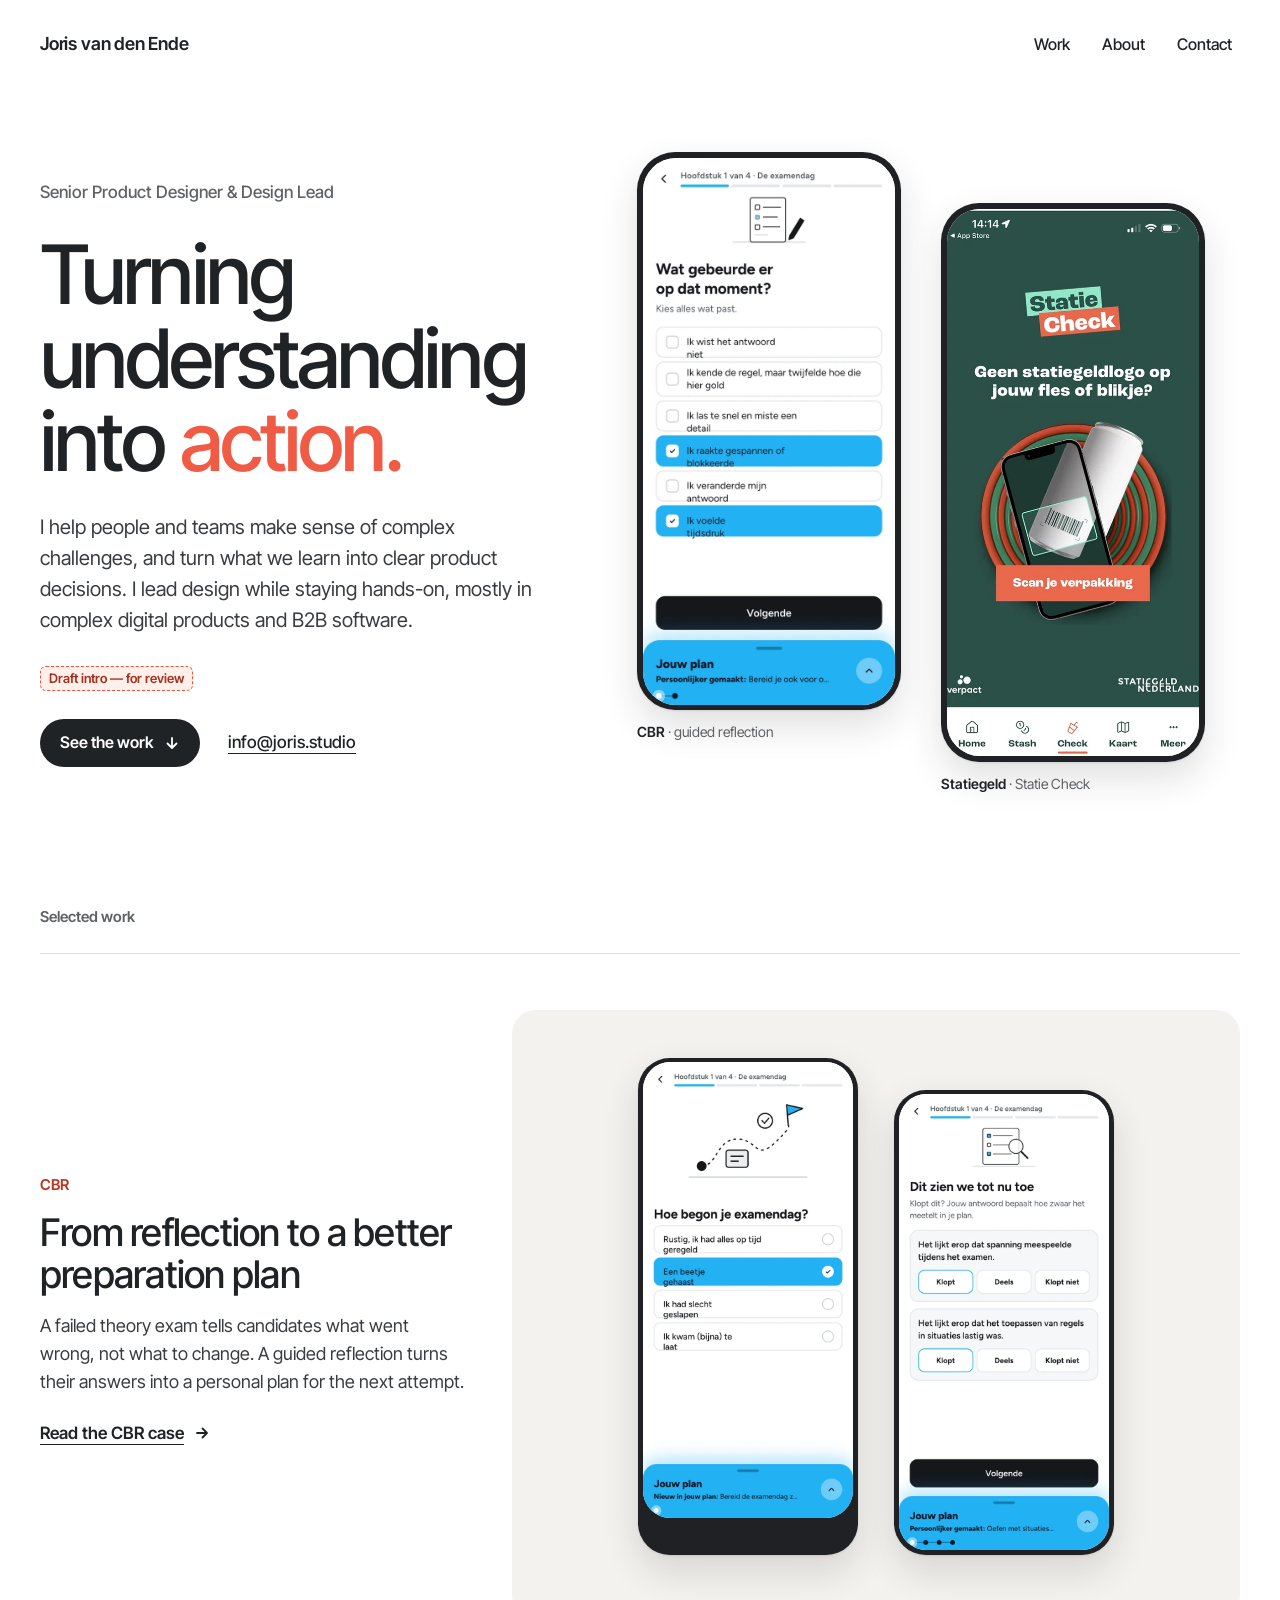
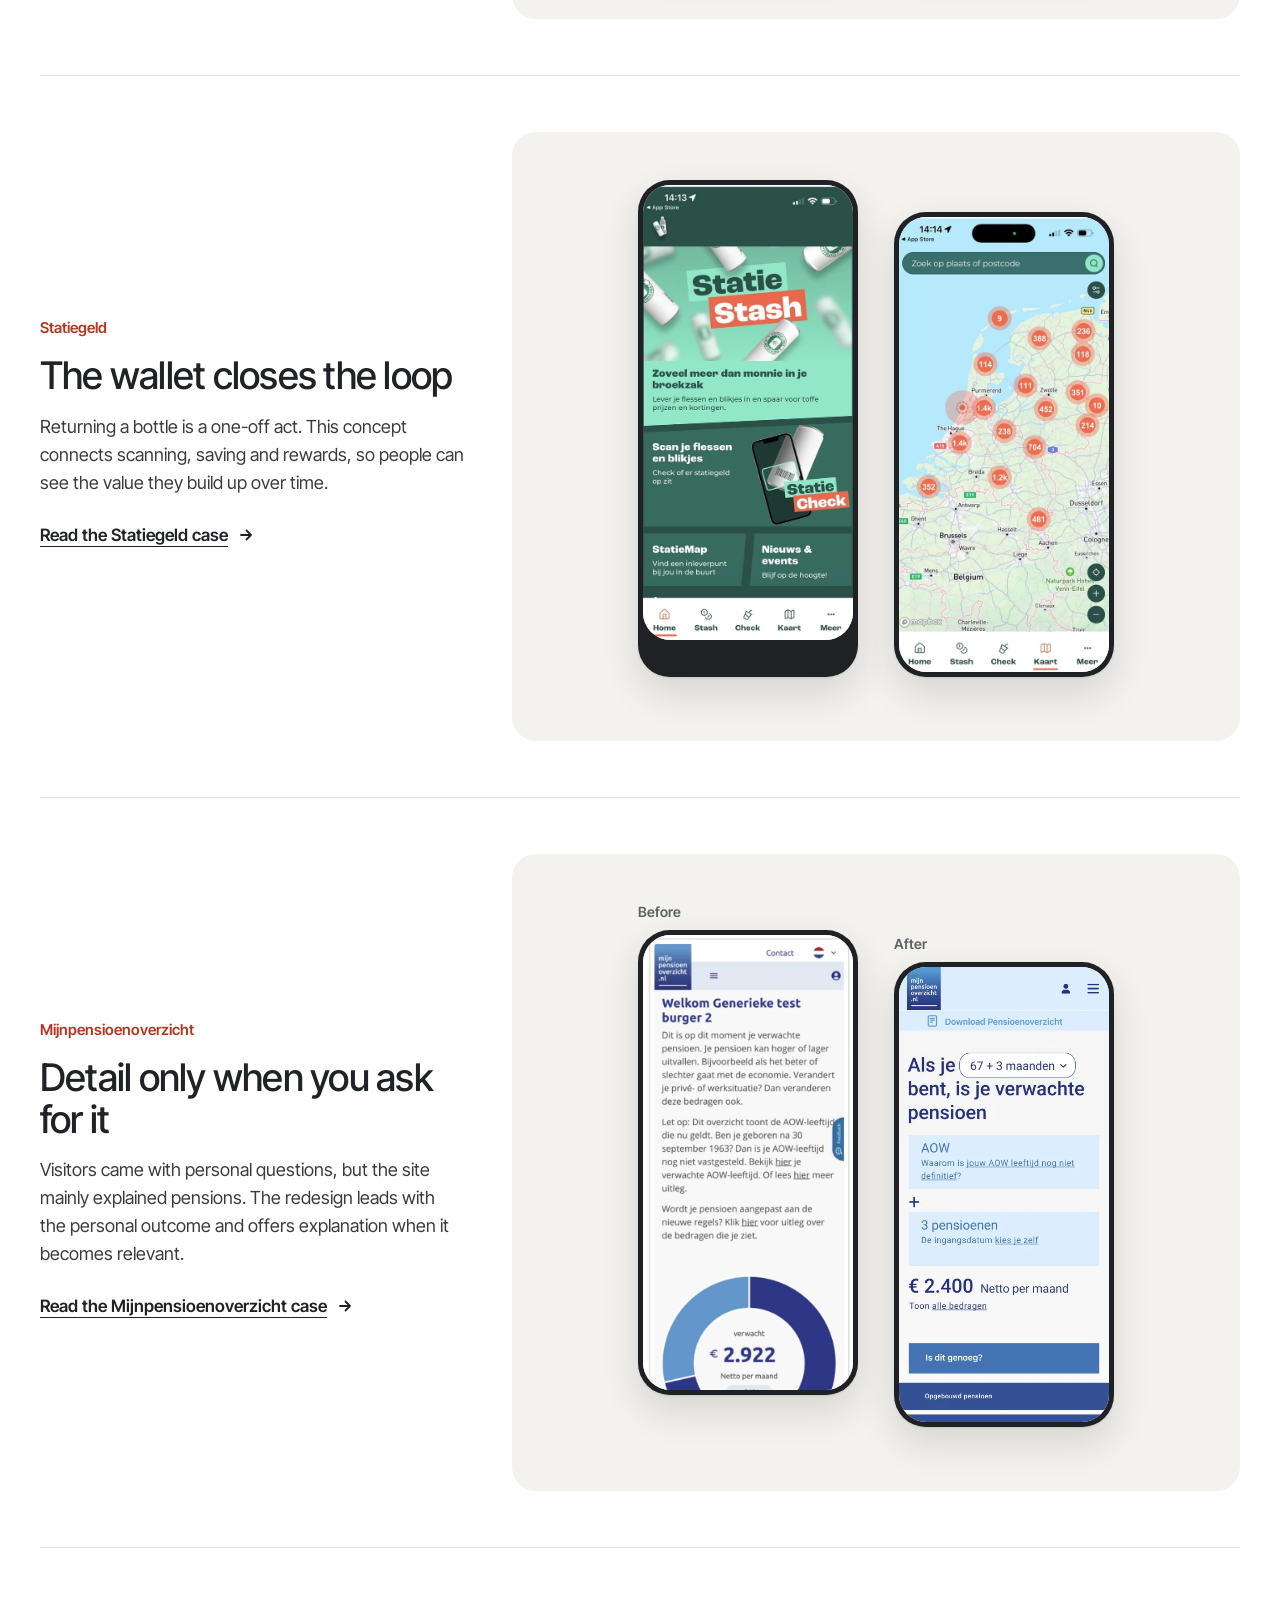
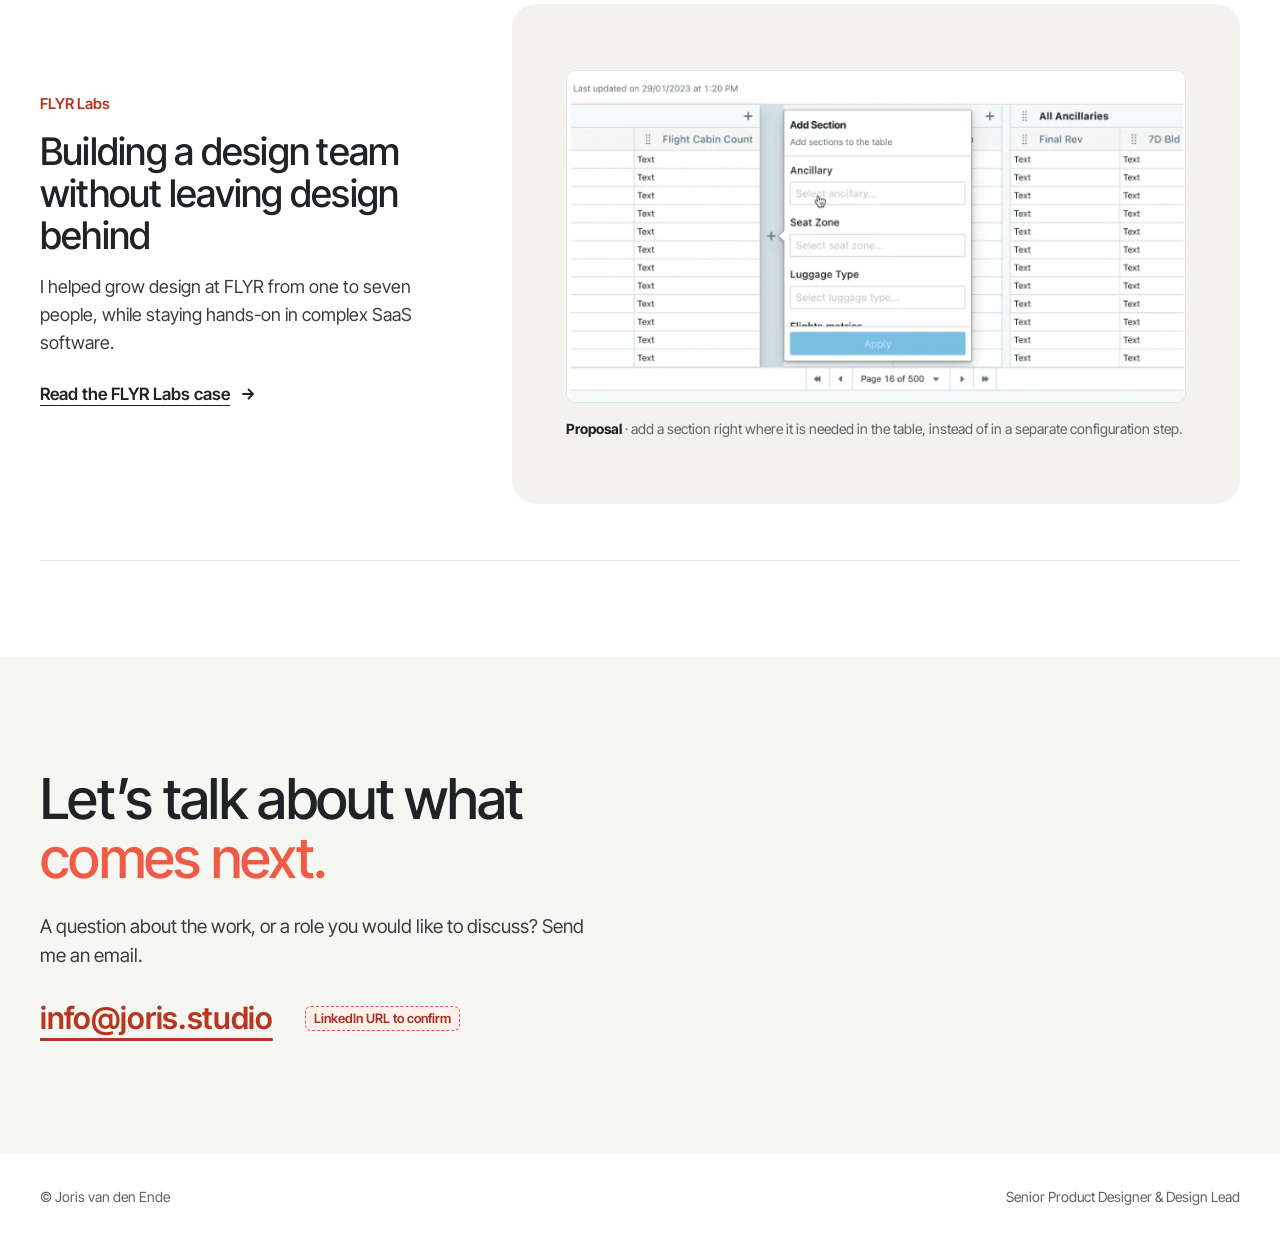
==== index.html @ 1bb1b74c "Add files via upload" ====
<!doctype html>
<html lang="en" class="review">
<head>
<meta charset="utf-8">
<meta name="viewport" content="width=device-width, initial-scale=1">
<title>Joris van den Ende — Senior Product Designer &amp; Design Lead</title>
<meta name="description" content="Joris van den Ende designs complex digital products and leads design teams while staying hands-on.">
<meta name="robots" content="noindex">
<link rel="preload" href="assets/fonts/inter-tight-latin-wght-normal.woff2" as="font" type="font/woff2" crossorigin>
<link rel="stylesheet" href="assets/css/site.css">
</head>
<body>
<a class="skip-link" href="#main">Skip to content</a>

<header class="container site-header">
  <a class="site-header__name" href="./">Joris van den Ende</a>
  <nav class="site-nav" aria-label="Main">
    <a href="#work">Work</a>
    <a href="about/">About</a>
    <a class="site-nav__contact" href="mailto:info@joris.studio">Contact</a>
  </nav>
</header>

<main id="main">
  <section class="container hero" aria-labelledby="hero-title">
    <div class="hero__text">
      <p class="eyebrow">Senior Product Designer &amp; Design Lead</p>
      <h1 id="hero-title">Turning understanding into <span class="accent">action.</span></h1>
      <p class="hero__intro">I help people and teams make sense of complex challenges, and turn what we learn into clear product decisions. I lead design while staying hands-on, mostly in complex digital products and B2B software.</p>
      <p><span class="review-tag">Draft intro — for review</span></p>
      <div class="hero__actions">
        <a class="btn" href="#work">See the work <svg class="icon" aria-hidden="true" viewBox="0 0 16 16" fill="none" stroke="currentColor" stroke-width="1.8" stroke-linecap="round" stroke-linejoin="round"><path d="M8 3v10M3.5 8.5 8 13l4.5-4.5"/></svg></a>
        <a href="mailto:info@joris.studio">info@joris.studio</a>
      </div>
    </div>

    <div class="hero__media phone-pair">
      <figure class="shot">
        <div class="phone"><img src="assets/img/cbr-reflect-moment.webp" width="600" height="1298" fetchpriority="high" alt="CBR prototype: ‘Wat gebeurde er op dat moment? Kies alles wat past.’ Two answers selected, with the candidate’s plan as a sheet at the bottom."></div>
        <figcaption><b>CBR</b> · guided reflection</figcaption>
      </figure>
      <figure class="shot">
        <div class="phone"><img src="assets/img/statiegeld-check.webp" width="520" height="1086" fetchpriority="high" alt="Statiegeld concept: Statie Check, ‘Geen statiegeldlogo op jouw fles of blikje?’ with a button to scan the packaging."></div>
        <figcaption><b>Statiegeld</b> · Statie Check</figcaption>
      </figure>
    </div>
  </section>

  <section id="work" class="container work" aria-labelledby="work-title">
    <h2 id="work-title" class="section-label">Selected work</h2>

    <article class="case-item">
      <div class="case-item__text">
        <p class="case-item__client">CBR</p>
        <h3>From reflection to a better preparation plan</h3>
        <p>A failed theory exam tells candidates what went wrong, not what to change. A guided reflection turns their answers into a personal plan for the next attempt.</p>
        <a class="arrow-link" href="work/cbr/">Read the CBR case <svg class="icon" aria-hidden="true" viewBox="0 0 16 16" fill="none" stroke="currentColor" stroke-width="1.8" stroke-linecap="round" stroke-linejoin="round"><path d="M3 8h10M8.5 3.5 13 8l-4.5 4.5"/></svg></a>
      </div>
      <div class="case-item__media">
        <div class="phone"><img src="assets/img/cbr-reflect-examday.webp" width="600" height="1298" loading="lazy" alt="Reflection question ‘Hoe begon je examendag?’ with ‘Een beetje gehaast’ selected; the plan sits underneath as a sheet."></div>
        <div class="phone phone--extra"><img src="assets/img/cbr-check.webp" width="600" height="1298" loading="lazy" alt="Check step ‘Dit zien we tot nu toe’: candidates confirm each observation with Klopt, Deels or Klopt niet."></div>
      </div>
    </article>

    <article class="case-item">
      <div class="case-item__text">
        <p class="case-item__client">Statiegeld</p>
        <h3>The wallet closes the loop</h3>
        <p>Returning a bottle is a one-off act. This concept connects scanning, saving and rewards, so people can see the value they build up over time.</p>
        <a class="arrow-link" href="work/statiegeld/">Read the Statiegeld case <svg class="icon" aria-hidden="true" viewBox="0 0 16 16" fill="none" stroke="currentColor" stroke-width="1.8" stroke-linecap="round" stroke-linejoin="round"><path d="M3 8h10M8.5 3.5 13 8l-4.5 4.5"/></svg></a>
      </div>
      <div class="case-item__media">
        <div class="phone"><img src="assets/img/statiegeld-stash.webp" width="520" height="1095" loading="lazy" alt="Statie Stash home: ‘Zoveel meer dan monnie in je broekzak’, with entries for scanning, the map and news."></div>
        <div class="phone phone--extra"><img src="assets/img/statiegeld-map.webp" width="520" height="1088" loading="lazy" alt="Statie Map: a map of the Netherlands and Belgium with clusters of return points and a postcode search."></div>
      </div>
    </article>

    <article class="case-item">
      <div class="case-item__text">
        <p class="case-item__client">Mijnpensioenoverzicht</p>
        <h3>Detail only when you ask for it</h3>
        <p>Visitors came with personal questions, but the site mainly explained pensions. The redesign leads with the personal outcome and offers explanation when it becomes relevant.</p>
        <a class="arrow-link" href="work/mijnpensioenoverzicht/">Read the Mijnpensioenoverzicht case <svg class="icon" aria-hidden="true" viewBox="0 0 16 16" fill="none" stroke="currentColor" stroke-width="1.8" stroke-linecap="round" stroke-linejoin="round"><path d="M3 8h10M8.5 3.5 13 8l-4.5 4.5"/></svg></a>
      </div>
      <div class="case-item__media case-item__media--pair">
        <figure class="shot">
          <figcaption class="label-before">Before</figcaption>
          <div class="phone"><img src="assets/img/mpo-before.webp" width="520" height="1177" loading="lazy" alt="Before: the overview opens with an explanatory text and a donut chart."></div>
        </figure>
        <figure class="shot">
          <figcaption class="label-after">After</figcaption>
          <div class="phone"><img src="assets/img/mpo-after.webp" width="390" height="844" loading="lazy" alt="After: ‘Als je 67 + 3 maanden bent, is je verwachte pensioen’, with AOW, three pensions and € 2.400 net per month."></div>
        </figure>
      </div>
    </article>

    <article class="case-item">
      <div class="case-item__text">
        <p class="case-item__client">FLYR Labs</p>
        <h3>Building a design team without leaving design behind</h3>
        <p>I helped grow design at FLYR from one to seven people, while staying hands-on in complex SaaS software.</p>
        <a class="arrow-link" href="work/flyr-labs/">Read the FLYR Labs case <svg class="icon" aria-hidden="true" viewBox="0 0 16 16" fill="none" stroke="currentColor" stroke-width="1.8" stroke-linecap="round" stroke-linejoin="round"><path d="M3 8h10M8.5 3.5 13 8l-4.5 4.5"/></svg></a>
      </div>
      <div class="case-item__media case-item__media--wide">
        <img src="assets/img/flyr-add-section.webp" width="728" height="390" loading="lazy" alt="FLYR proposal: an ‘Add section’ panel opened inside the data table, with fields for Ancillary, Seat zone and Luggage type.">
        <p><b>Proposal</b> · add a section right where it is needed in the table, instead of in a separate configuration step.</p>
      </div>
    </article>
  </section>

  <section class="contact" aria-labelledby="contact-title">
    <div class="container contact__inner">
      <h2 id="contact-title">Let’s talk about what <span class="accent">comes next.</span></h2>
      <p>A question about the work, or a role you would like to discuss? Send me an email.</p>
      <div class="contact__links">
        <a class="contact__mail" href="mailto:info@joris.studio">info@joris.studio</a>
        <span class="review-tag">LinkedIn URL to confirm</span>
      </div>
    </div>
  </section>
</main>

<footer class="container site-footer">
  <p>© Joris van den Ende</p>
  <p>Senior Product Designer &amp; Design Lead</p>
</footer>
</body>
</html>
---- assets/css/site.css ----
/* Joris van den Ende — portfolio
   One stylesheet for all pages. Mobile first; layout widens from 760px and 1024px. */

@font-face {
  font-family: "Inter Tight";
  font-style: normal;
  font-display: swap;
  font-weight: 100 900;
  src: url("../fonts/inter-tight-latin-wght-normal.woff2") format("woff2-variations");
  unicode-range: U+0000-00FF, U+0131, U+0152-0153, U+02BB-02BC, U+02C6, U+02DA, U+02DC, U+0304, U+0308, U+0329, U+2000-206F, U+20AC, U+2122, U+2191, U+2193, U+2212, U+2215, U+FEFF, U+FFFD;
}
@font-face {
  font-family: "Inter Tight";
  font-style: normal;
  font-display: swap;
  font-weight: 100 900;
  src: url("../fonts/inter-tight-latin-ext-wght-normal.woff2") format("woff2-variations");
  unicode-range: U+0100-02BA, U+02BD-02C5, U+02C7-02CC, U+02CE-02D7, U+02DD-02FF, U+0304, U+0308, U+0329, U+1D00-1DBF, U+1E00-1E9F, U+1EF2-1EFF, U+2020, U+20A0-20AB, U+20AD-20C0, U+2113, U+2C60-2C7F, U+A720-A7FF;
}

:root {
  color-scheme: light;
  --ink: #202326;
  --ink-2: #3A3D40;
  --muted: #5F6265;
  --coral: #F05B45;        /* display text and accents only (contrast 3.2:1) */
  --coral-ink: #B8361F;    /* small text and links */
  --surface: #F3F2EE;
  --surface-2: #F6F6F2;
  --line: #E3E3DD;
  --frame: #1F2124;
  --tag-ink: #A3321F;
  --tag-bg: #FFF0EC;
  --tag-border: #E0583F;
  --gutter: 20px;
  --max: 1280px;
  --font: "Inter Tight", Arial, Helvetica, sans-serif;
}
@media (min-width: 760px) { :root { --gutter: 40px; } }

*, *::before, *::after { box-sizing: border-box; }
html { -webkit-text-size-adjust: 100%; text-size-adjust: 100%; scroll-behavior: smooth; }
body {
  margin: 0;
  background: #FFFFFF;
  color: var(--ink);
  font-family: var(--font);
  font-size: 17px;
  line-height: 1.55;
  -webkit-font-smoothing: antialiased;
  overflow-x: clip;
}
img { display: block; max-width: 100%; height: auto; }
h1, h2, h3, p, figure, dl, dd { margin: 0; }
a { color: var(--ink); text-underline-offset: 0.3em; }
a:hover { color: var(--coral-ink); }
a:focus-visible { outline: 3px solid var(--coral-ink); outline-offset: 4px; border-radius: 3px; }
.accent { color: var(--coral); }

@media (prefers-reduced-motion: reduce) {
  html { scroll-behavior: auto; }
  *, *::before, *::after { transition: none !important; animation: none !important; }
}

.container { max-width: var(--max); margin-inline: auto; padding-inline: var(--gutter); }

.skip-link {
  position: absolute; left: var(--gutter); top: -100px; z-index: 10;
  background: var(--ink); color: #FFFFFF; padding: 12px 16px; border-radius: 8px; font-weight: 600;
}
.skip-link:focus { top: 12px; color: #FFFFFF; }

/* Review tags: visible while <html> has class "review". Remove that class to hide them all. */
.review-tag {
  display: none;
  font-size: 13px; font-weight: 600; line-height: 1.3;
  color: var(--tag-ink); background: var(--tag-bg);
  border: 1px dashed var(--tag-border); border-radius: 6px; padding: 3px 8px;
}
.review .review-tag { display: inline-block; }

/* ---------- Header ---------- */
.site-header { display: flex; align-items: center; justify-content: space-between; gap: 12px; min-height: 64px; }
.site-header__name { font-size: 16px; font-weight: 600; letter-spacing: -0.01em; text-decoration: none; }
.site-nav { display: flex; gap: 4px; font-size: 15px; font-weight: 500; }
.site-nav a { text-decoration: none; padding: 12px 8px; }
.site-nav a[aria-current="page"] { text-decoration: underline; text-decoration-thickness: 2px; text-underline-offset: 6px; }
.site-nav__contact { display: none; }
@media (min-width: 760px) {
  .site-header { min-height: 88px; }
  .site-header__name { font-size: 18px; }
  .site-nav { gap: 16px; font-size: 16px; }
  .site-nav__contact { display: inline; }
}

/* ---------- Phone frame ---------- */
.phone {
  --w: 220px;
  flex: none;
  width: var(--w);
  padding: calc(var(--w) * 0.022);
  border-radius: calc(var(--w) * 0.145);
  background: var(--frame);
  box-shadow: 0 1px 2px rgba(32, 35, 38, 0.10), 0 16px 36px rgba(32, 35, 38, 0.14);
}
.phone img {
  width: 100%;
  aspect-ratio: 9 / 19.5;
  object-fit: cover;
  object-position: center top;
  border-radius: calc(var(--w) * 0.125);
  background: #FFFFFF;
}
.phone-pair { display: flex; justify-content: center; align-items: flex-start; gap: clamp(16px, 4vw, 40px); }
.phone-pair > :nth-child(2) { margin-top: clamp(28px, 4vw, 56px); }
.phone-row { display: flex; justify-content: center; align-items: flex-start; gap: clamp(16px, 4vw, 56px); }
.phone-row > :nth-child(2) { margin-top: clamp(24px, 3vw, 40px); }
.shot { display: flex; flex-direction: column; gap: 12px; flex: none; }
.shot figcaption { font-size: 14px; line-height: 1.4; color: var(--muted); }
.shot figcaption b { font-weight: 600; color: var(--ink); }
.label-before { font-size: 14px; font-weight: 600; color: var(--muted); }
.label-after { font-size: 14px; font-weight: 600; color: var(--coral-ink); }

/* ---------- Buttons and links ---------- */
.btn {
  display: inline-flex; align-items: center; gap: 10px; min-height: 48px; padding: 0 20px;
  border-radius: 999px; background: var(--ink); color: #FFFFFF; font-size: 16px; font-weight: 600; text-decoration: none;
}
.btn:hover { background: #000000; color: #FFFFFF; }
.arrow-link { display: inline-flex; align-items: center; gap: 10px; min-height: 44px; font-size: 16px; font-weight: 600; }
.icon { width: 16px; height: 16px; flex: none; }
@media (min-width: 760px) { .arrow-link { font-size: 17px; } }

/* ---------- Home: hero ---------- */
.hero { display: flex; flex-direction: column; gap: 40px; padding-block: 32px 56px; }
.hero__text { display: flex; flex-direction: column; gap: 20px; }
.eyebrow { font-size: 15px; font-weight: 500; color: var(--muted); }
.hero h1 { font-size: clamp(44px, 6.4vw, 84px); font-weight: 500; line-height: 1.02; letter-spacing: -0.035em; }
.hero__intro { max-width: 34rem; font-size: 17px; color: var(--ink-2); }
.hero__actions { display: flex; flex-wrap: wrap; gap: 20px 28px; align-items: center; }
.hero__actions a:not(.btn) { font-weight: 500; }
.hero .phone { --w: clamp(150px, 41vw, 264px); }
@media (min-width: 760px) {
  .eyebrow { font-size: 17px; }
  .hero__intro { font-size: 20px; }
}
@media (min-width: 1024px) {
  .hero { flex-direction: row; align-items: center; gap: 64px; padding-block: 64px 112px; }
  .hero__text { flex: 1 1 460px; gap: 28px; }
  .hero__media { flex: 1 1 600px; }
}

/* ---------- Home: case list ---------- */
.work { padding-bottom: 56px; }
.section-label { font-size: 15px; font-weight: 600; color: var(--muted); margin-bottom: 16px; }
.case-item { display: flex; flex-direction: column; gap: 20px; padding-block: 28px 40px; border-top: 1px solid var(--line); }
.case-item:last-child { border-bottom: 1px solid var(--line); }
.case-item__text { display: flex; flex-direction: column; gap: 12px; }
.case-item__client { font-size: 14px; font-weight: 600; color: var(--coral-ink); }
.case-item h3 { font-size: 28px; font-weight: 500; line-height: 1.12; letter-spacing: -0.02em; }
.case-item__text p:not(.case-item__client) { font-size: 16px; color: var(--ink-2); }
.case-item__media {
  order: -1; border-radius: 18px; background: var(--surface);
  padding: 28px 16px 36px; display: flex; justify-content: center;
}
.case-item__media .phone { --w: 190px; }
.case-item__media .phone--extra { display: none; }
.case-item__media--pair { gap: 18px; padding-top: 20px; }
.case-item__media--pair > :nth-child(2) { margin-top: 24px; }
.case-item__media--pair .shot { gap: 8px; }
.case-item__media--pair .phone { --w: 148px; }
.case-item__media--wide { flex-direction: column; gap: 12px; padding: 20px; }
.case-item__media--wide img { width: 100%; height: 220px; object-fit: cover; object-position: 42% 40%; border-radius: 10px; border: 1px solid var(--line); background: #FFFFFF; }
.case-item__media--wide p { font-size: 13px; line-height: 1.45; color: var(--muted); }
.case-item__media--wide b { color: var(--ink); }
@media (min-width: 900px) {
  .work { padding-bottom: 96px; }
  .section-label { margin-bottom: 24px; }
  .case-item { flex-direction: row; align-items: center; gap: 48px; padding-block: 56px; }
  .case-item__text { flex: 1 1 340px; max-width: 440px; gap: 16px; }
  .case-item__client { font-size: 15px; }
  .case-item h3 { font-size: 38px; line-height: 1.1; }
  .case-item__text p:not(.case-item__client) { font-size: 18px; }
  .case-item__media { order: 0; flex: 2 1 560px; min-width: 0; border-radius: 24px; padding: 48px 32px 64px; gap: 36px; }
  .case-item__media .phone, .case-item__media--pair .phone { --w: 220px; }
  .case-item__media .phone--extra { display: block; }
  .case-item__media > :nth-child(2) { margin-top: 32px; }
  .case-item__media--wide { min-height: 500px; padding: 40px; justify-content: center; align-items: center; gap: 16px; }
  .case-item__media--wide img { height: auto; max-width: 620px; object-fit: contain; }
  .case-item__media--wide p { max-width: 620px; width: 100%; font-size: 14px; }
  .case-item__media--wide > :nth-child(2) { margin-top: 0; }
}

/* ---------- Contact ---------- */
.contact { background: var(--surface-2); }
.contact__inner { display: flex; flex-direction: column; gap: 18px; padding-block: 64px; }
.contact h2 { max-width: 18ch; font-size: clamp(38px, 4.4vw, 60px); font-weight: 500; line-height: 1.05; letter-spacing: -0.03em; }
.contact p { max-width: 34rem; color: var(--ink-2); }
.contact__links { display: flex; flex-wrap: wrap; gap: 16px 32px; align-items: center; }
.contact__mail { font-size: clamp(24px, 2.4vw, 32px); font-weight: 600; letter-spacing: -0.01em; color: var(--coral-ink); }
.contact__linkedin { display: inline-flex; align-items: center; gap: 10px; font-weight: 500; color: var(--ink-2); }
@media (min-width: 760px) { .contact__inner { gap: 24px; padding-block: 112px; } .contact p { font-size: 19px; } }

/* ---------- Footer ---------- */
.site-footer { display: flex; flex-wrap: wrap; justify-content: space-between; gap: 12px 24px; padding-block: 24px 32px; font-size: 13px; color: var(--muted); }
.site-footer a { color: var(--muted); }
.site-footer--rule { border-top: 1px solid var(--line); }
@media (min-width: 760px) { .site-footer { font-size: 14px; padding-block: 32px 40px; } }

/* ---------- Case page ---------- */
.case-intro { display: flex; flex-direction: column; gap: 18px; padding-top: 32px; }
.case-intro__client { font-size: 15px; font-weight: 600; color: var(--coral-ink); }
.case-intro h1 { max-width: 15ch; font-size: clamp(40px, 5.6vw, 76px); font-weight: 500; line-height: 1.02; letter-spacing: -0.035em; }
.case-intro__lead { max-width: 40rem; font-size: 17px; color: var(--ink-2); }
.facts { display: grid; grid-template-columns: repeat(2, minmax(0, 1fr)); gap: 16px 20px; margin-top: 4px; font-size: 14px; line-height: 1.4; }
.facts > div { display: flex; flex-direction: column; gap: 4px; }
.facts dt { color: var(--muted); }
.facts dd { font-weight: 600; display: flex; flex-wrap: wrap; gap: 8px 10px; align-items: center; }
.facts__wide { grid-column: 1 / -1; }
@media (min-width: 760px) {
  .case-intro { gap: 28px; padding-top: 64px; }
  .case-intro__client { font-size: 16px; }
  .case-intro__lead { font-size: 21px; }
  .facts { display: flex; flex-wrap: wrap; gap: 16px 56px; margin-top: 8px; font-size: 15px; }
}

.case-hero { margin-top: 32px; }
.case-hero__stage { border-radius: 20px; background: var(--surface); padding: 24px 12px 48px; }
.case-hero .phone { --w: 150px; }
.case-hero .phone--extra { display: none; }
.case-hero figcaption { padding-top: 10px; font-size: 13px; line-height: 1.45; color: var(--muted); }
@media (max-width: 899px) { .case-hero .phone:last-child { margin-top: 28px; } }
@media (min-width: 900px) {
  .case-hero { margin-top: 56px; }
  .case-hero__stage { border-radius: 28px; padding: 56px 40px 88px; }
  .case-hero .phone { --w: 250px; }
  .case-hero .phone--extra { display: block; }
  .case-hero figcaption { padding-top: 14px; font-size: 14px; }
}

.case-section { padding-top: 56px; }
.case-section h2 { font-size: 26px; font-weight: 500; line-height: 1.15; letter-spacing: -0.02em; }
.case-section__body { display: flex; flex-direction: column; gap: 14px; }
.case-section__body p { color: var(--ink-2); line-height: 1.6; }
.split { display: flex; flex-direction: column; gap: 14px; }
@media (min-width: 900px) {
  .case-section { padding-top: 96px; }
  .case-section h2 { font-size: 32px; }
  .split { flex-direction: row; flex-wrap: wrap; gap: 24px 64px; align-items: flex-start; }
  .split > :first-child { flex: 1 1 300px; max-width: 380px; }
  .split > :last-child { flex: 2 1 520px; max-width: 720px; }
  .case-section__body { gap: 18px; }
  .case-section__body p { font-size: 19px; }
}

.evidence { margin-top: 8px; border-radius: 20px; background: var(--surface); padding: 24px 12px 28px; }
.evidence .phone { --w: 150px; }
.evidence .shot { width: var(--shot-w, 150px); }
.evidence .shot figcaption { font-size: 13px; line-height: 1.45; color: var(--ink-2); }
.evidence .phone-pair > :nth-child(2) { margin-top: 28px; }
@media (min-width: 900px) {
  .evidence { margin-top: 0; border-radius: 24px; padding: 48px 40px; }
  .evidence .phone { --w: 240px; }
  .evidence .shot { --shot-w: 240px; }
  .evidence .shot figcaption { font-size: 15px; }
  .evidence .phone-pair { gap: 48px; }
  .evidence .phone-pair > :nth-child(2) { margin-top: 40px; }
}

.steps { display: flex; flex-direction: column; gap: 40px; margin-top: 40px; }
.step { display: flex; flex-direction: column; gap: 18px; }
.step__media { border-radius: 20px; background: var(--surface); padding: 28px; display: flex; justify-content: center; }
.step__media .phone { --w: 220px; }
.step__text { display: flex; flex-direction: column; gap: 10px; }
.step__num { font-size: 14px; font-weight: 600; color: var(--coral-ink); }
.step h3 { font-size: 22px; font-weight: 500; line-height: 1.2; letter-spacing: -0.015em; }
.step__text p:not(.step__num):not(.step__look) { font-size: 16px; line-height: 1.6; color: var(--ink-2); }
.step__look { font-size: 14px; line-height: 1.5; color: var(--muted); }
@media (min-width: 900px) {
  .steps { gap: 56px; margin-top: 56px; }
  .step { flex-direction: row; flex-wrap: wrap; align-items: center; gap: 32px 64px; }
  .step__media { flex: 1 1 520px; border-radius: 24px; padding: 48px; }
  .step__media .phone { --w: 280px; }
  .step__text { flex: 1 1 340px; max-width: 460px; gap: 14px; }
  .step__num { font-size: 15px; }
  .step h3 { font-size: 28px; }
  .step__text p:not(.step__num):not(.step__look) { font-size: 18px; }
  .step__look { font-size: 15px; }
}

.limits { display: grid; grid-template-columns: repeat(auto-fit, minmax(260px, 1fr)); gap: 16px; margin-top: 16px; }
.limit { border: 1px solid var(--line); border-radius: 16px; padding: 20px; display: flex; flex-direction: column; gap: 8px; }
.limit h3 { font-size: 16px; font-weight: 600; }
.limit p { font-size: 16px; color: var(--ink-2); }
.limit--open { border-style: dashed; border-color: var(--tag-border); background: #FFF8F6; }
.limit--open strong { color: var(--tag-ink); }
@media (min-width: 900px) {
  .limits { gap: 20px; margin-top: 32px; }
  .limit { border-radius: 20px; padding: 28px; gap: 10px; }
  .limit h3 { font-size: 18px; }
  .limit p { font-size: 17px; }
}

.next-case { padding-block: 72px 64px; }
.next-case a {
  display: flex; flex-direction: column; gap: 20px; padding: 28px; border-radius: 20px;
  background: var(--surface-2); text-decoration: none;
}
.next-case__text { display: flex; flex-direction: column; gap: 12px; }
.next-case__label { font-size: 14px; font-weight: 600; color: var(--muted); }
.next-case__title { font-size: 30px; font-weight: 500; line-height: 1.08; letter-spacing: -0.03em; color: var(--ink); }
.next-case__icon { display: inline-flex; align-items: center; justify-content: center; width: 52px; height: 52px; border-radius: 999px; background: var(--ink); color: #FFFFFF; flex: none; }
.next-case__icon .icon { width: 20px; height: 20px; }
.next-case a:hover .next-case__title { color: var(--coral-ink); }
@media (min-width: 900px) {
  .next-case { padding-block: 120px 112px; }
  .next-case a { flex-direction: row; align-items: center; justify-content: space-between; gap: 32px; padding: 48px; border-radius: 28px; }
  .next-case__text { display: flex; flex-direction: column; gap: 12px; }
  .next-case__label { font-size: 15px; }
  .next-case__title { font-size: 44px; }
  .next-case__icon { width: 64px; height: 64px; }
}

/* ---------- Pages still in progress ---------- */
.pending { padding-block: 32px 24px; display: flex; flex-direction: column; gap: 20px; }
.pending h1 { max-width: 16ch; font-size: clamp(40px, 5.6vw, 72px); font-weight: 500; line-height: 1.02; letter-spacing: -0.035em; }
.pending__lead { max-width: 38rem; color: var(--ink-2); }
.pending__note {
  max-width: 38rem; border: 1px dashed var(--tag-border); background: #FFF8F6; border-radius: 16px; padding: 20px;
  color: var(--ink-2); font-size: 16px;
}
@media (min-width: 760px) { .pending { padding-block: 64px 32px; gap: 28px; } .pending__lead { font-size: 20px; } }
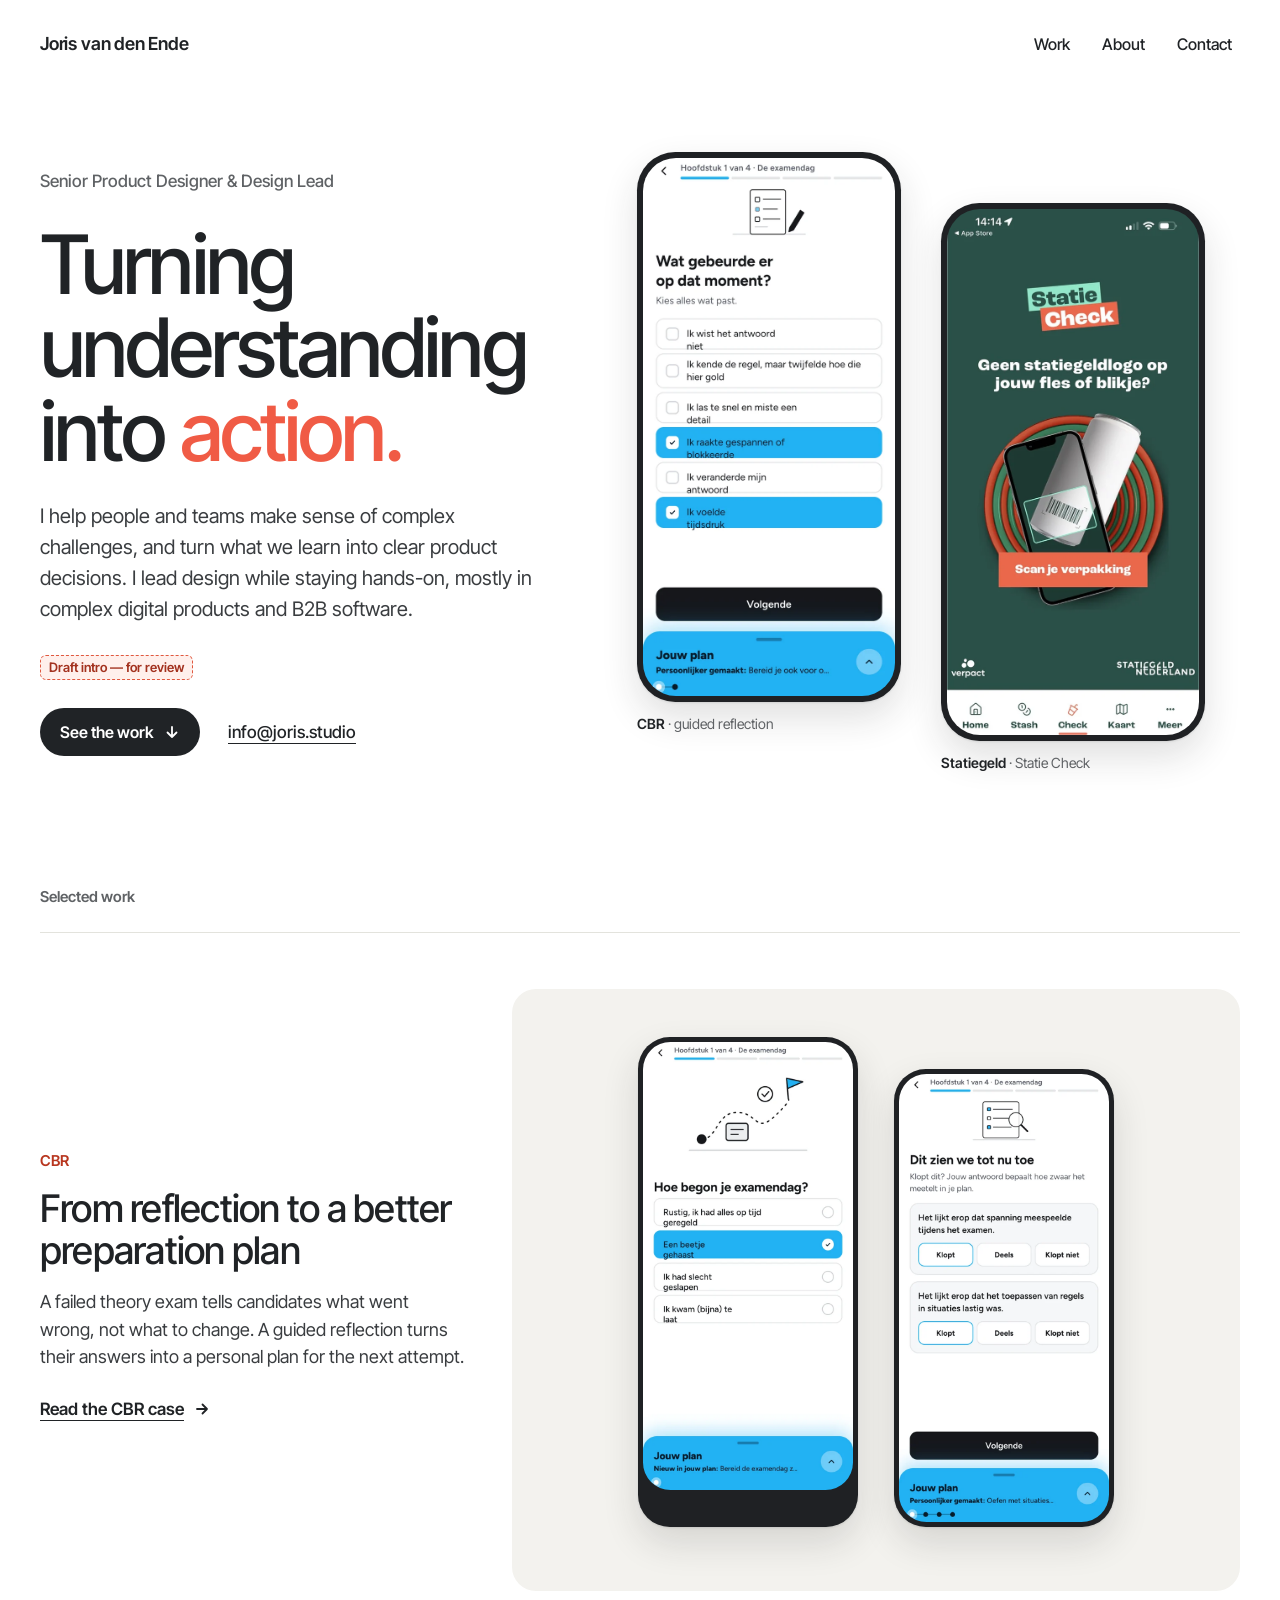
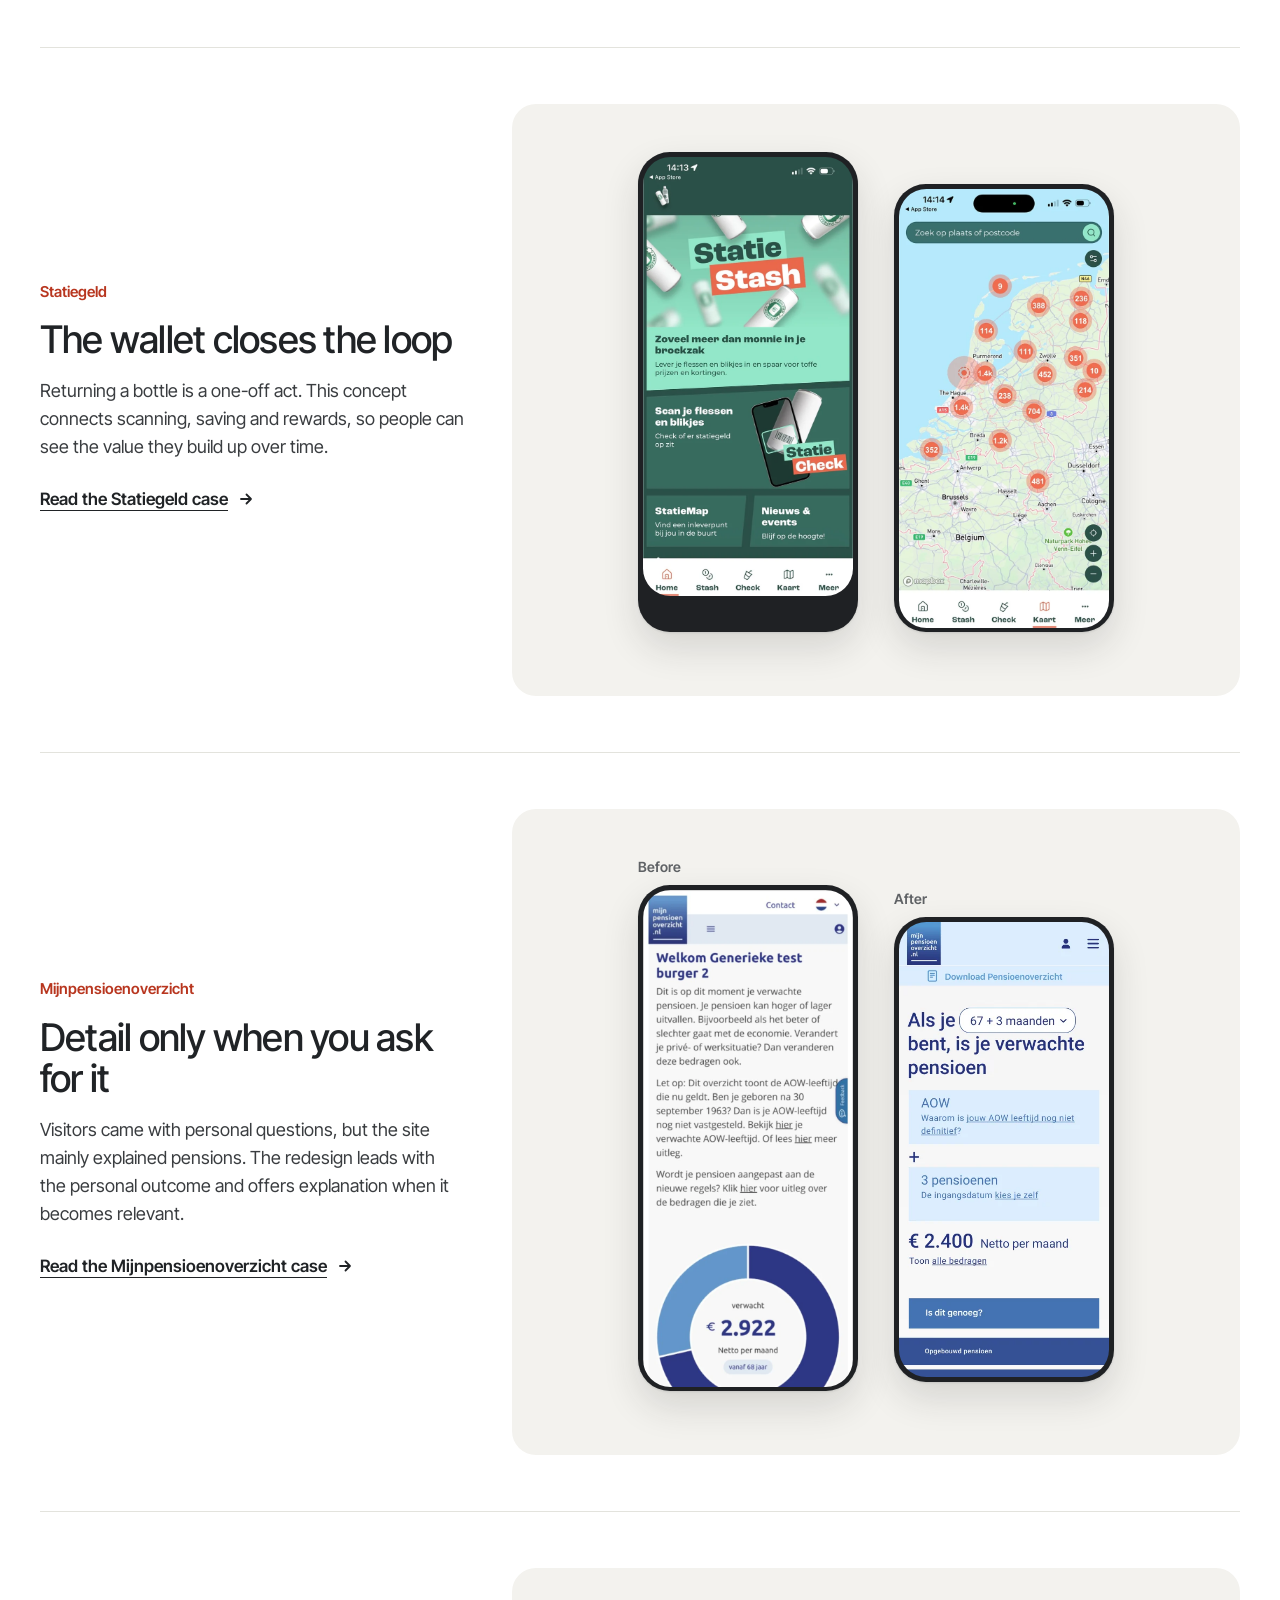
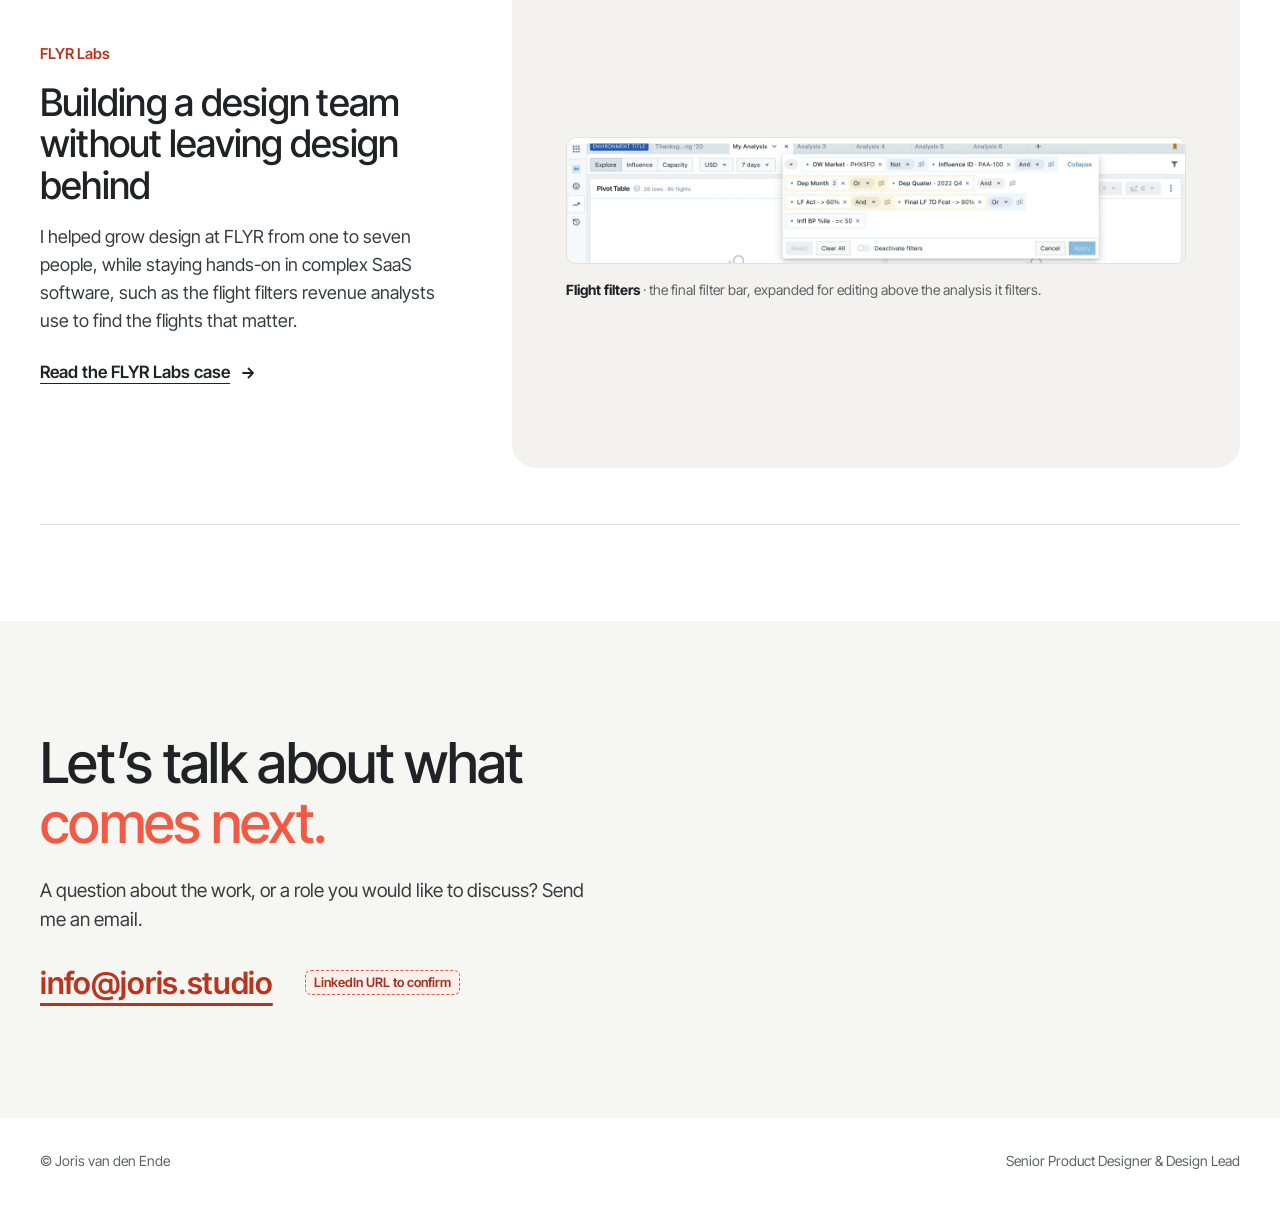
==== commit 057cadce: "Add files via upload" ====
--- a/index.html
+++ b/index.html
@@ -36,11 +36,11 @@
 
     <div class="hero__media phone-pair">
       <figure class="shot">
-        <div class="phone"><img src="assets/img/cbr-reflect-moment.webp" width="600" height="1298" fetchpriority="high" alt="CBR prototype: ‘Wat gebeurde er op dat moment? Kies alles wat past.’ Two answers selected, with the candidate’s plan as a sheet at the bottom."></div>
+        <div class="phone"><img src="assets/img/cbr-reflect-moment.webp" width="600" height="1280" fetchpriority="high" alt="CBR prototype: ‘Wat gebeurde er op dat moment? Kies alles wat past.’ Two answers selected, with the candidate’s plan as a sheet at the bottom."></div>
         <figcaption><b>CBR</b> · guided reflection</figcaption>
       </figure>
       <figure class="shot">
-        <div class="phone"><img src="assets/img/statiegeld-check.webp" width="520" height="1086" fetchpriority="high" alt="Statiegeld concept: Statie Check, ‘Geen statiegeldlogo op jouw fles of blikje?’ with a button to scan the packaging."></div>
+        <div class="phone"><img src="assets/img/statiegeld-check.webp" width="600" height="1251" fetchpriority="high" alt="Statiegeld concept: Statie Check, ‘Geen statiegeldlogo op jouw fles of blikje?’ with a button to scan the packaging."></div>
         <figcaption><b>Statiegeld</b> · Statie Check</figcaption>
       </figure>
     </div>
@@ -57,8 +57,8 @@
         <a class="arrow-link" href="work/cbr/">Read the CBR case <svg class="icon" aria-hidden="true" viewBox="0 0 16 16" fill="none" stroke="currentColor" stroke-width="1.8" stroke-linecap="round" stroke-linejoin="round"><path d="M3 8h10M8.5 3.5 13 8l-4.5 4.5"/></svg></a>
       </div>
       <div class="case-item__media">
-        <div class="phone"><img src="assets/img/cbr-reflect-examday.webp" width="600" height="1298" loading="lazy" alt="Reflection question ‘Hoe begon je examendag?’ with ‘Een beetje gehaast’ selected; the plan sits underneath as a sheet."></div>
-        <div class="phone phone--extra"><img src="assets/img/cbr-check.webp" width="600" height="1298" loading="lazy" alt="Check step ‘Dit zien we tot nu toe’: candidates confirm each observation with Klopt, Deels or Klopt niet."></div>
+        <div class="phone"><img src="assets/img/cbr-reflect-examday.webp" width="600" height="1280" loading="lazy" alt="Reflection question ‘Hoe begon je examendag?’ with ‘Een beetje gehaast’ selected; the plan sits underneath as a sheet."></div>
+        <div class="phone phone--extra"><img src="assets/img/cbr-check.webp" width="600" height="1280" loading="lazy" alt="Check step ‘Dit zien we tot nu toe’: candidates confirm each observation with Klopt, Deels or Klopt niet."></div>
       </div>
     </article>
 
@@ -70,8 +70,8 @@
         <a class="arrow-link" href="work/statiegeld/">Read the Statiegeld case <svg class="icon" aria-hidden="true" viewBox="0 0 16 16" fill="none" stroke="currentColor" stroke-width="1.8" stroke-linecap="round" stroke-linejoin="round"><path d="M3 8h10M8.5 3.5 13 8l-4.5 4.5"/></svg></a>
       </div>
       <div class="case-item__media">
-        <div class="phone"><img src="assets/img/statiegeld-stash.webp" width="520" height="1095" loading="lazy" alt="Statie Stash home: ‘Zoveel meer dan monnie in je broekzak’, with entries for scanning, the map and news."></div>
-        <div class="phone phone--extra"><img src="assets/img/statiegeld-map.webp" width="520" height="1088" loading="lazy" alt="Statie Map: a map of the Netherlands and Belgium with clusters of return points and a postcode search."></div>
+        <div class="phone"><img src="assets/img/statiegeld-home.webp" width="600" height="1251" loading="lazy" alt="Statie Stash home: ‘Zoveel meer dan monnie in je broekzak’, with entries for scanning, the map and news."></div>
+        <div class="phone phone--extra"><img src="assets/img/statiegeld-map.webp" width="600" height="1251" loading="lazy" alt="Statie Map: a map of the Netherlands and Belgium with clusters of return points and a postcode search."></div>
       </div>
     </article>
 
@@ -85,11 +85,11 @@
       <div class="case-item__media case-item__media--pair">
         <figure class="shot">
           <figcaption class="label-before">Before</figcaption>
-          <div class="phone"><img src="assets/img/mpo-before.webp" width="520" height="1177" loading="lazy" alt="Before: the overview opens with an explanatory text and a donut chart."></div>
+          <div class="phone"><img src="assets/img/mpo-before-intro.webp" width="600" height="1417" loading="lazy" alt="Before: the overview opens with an explanatory text and a donut chart."></div>
         </figure>
         <figure class="shot">
           <figcaption class="label-after">After</figcaption>
-          <div class="phone"><img src="assets/img/mpo-after.webp" width="390" height="844" loading="lazy" alt="After: ‘Als je 67 + 3 maanden bent, is je verwachte pensioen’, with AOW, three pensions and € 2.400 net per month."></div>
+          <div class="phone"><img src="assets/img/mpo-overview.webp" width="390" height="844" loading="lazy" alt="After: ‘Als je 67 + 3 maanden bent, is je verwachte pensioen’, with AOW, three pensions and € 2.400 net per month."></div>
         </figure>
       </div>
     </article>
@@ -98,12 +98,12 @@
       <div class="case-item__text">
         <p class="case-item__client">FLYR Labs</p>
         <h3>Building a design team without leaving design behind</h3>
-        <p>I helped grow design at FLYR from one to seven people, while staying hands-on in complex SaaS software.</p>
+        <p>I helped grow design at FLYR from one to seven people, while staying hands-on in complex SaaS software, such as the flight filters revenue analysts use to find the flights that matter.</p>
         <a class="arrow-link" href="work/flyr-labs/">Read the FLYR Labs case <svg class="icon" aria-hidden="true" viewBox="0 0 16 16" fill="none" stroke="currentColor" stroke-width="1.8" stroke-linecap="round" stroke-linejoin="round"><path d="M3 8h10M8.5 3.5 13 8l-4.5 4.5"/></svg></a>
       </div>
       <div class="case-item__media case-item__media--wide">
-        <img src="assets/img/flyr-add-section.webp" width="728" height="390" loading="lazy" alt="FLYR proposal: an ‘Add section’ panel opened inside the data table, with fields for Ancillary, Seat zone and Luggage type.">
-        <p><b>Proposal</b> · add a section right where it is needed in the table, instead of in a separate configuration step.</p>
+        <img src="assets/img/flyr-final.webp" width="1438" height="292" loading="lazy" alt="FLYR flight filters: the filter bar expanded for editing, with conditions such as OW Market PHXSFO, Not, Influence ID PAA-100 and Dep Month joined by And and Or, in grouped rows.">
+        <p><b>Flight filters</b> · the final filter bar, expanded for editing above the analysis it filters.</p>
       </div>
     </article>
   </section>
--- a/assets/css/site.css
+++ b/assets/css/site.css
@@ -103,13 +103,11 @@
   background: var(--frame);
   box-shadow: 0 1px 2px rgba(32, 35, 38, 0.10), 0 16px 36px rgba(32, 35, 38, 0.14);
 }
+/* The complete screen at its own proportions: no crop, no letterbox, so no light edges */
 .phone img {
   width: 100%;
-  aspect-ratio: 9 / 19.5;
-  object-fit: cover;
-  object-position: center top;
+  height: auto;
   border-radius: calc(var(--w) * 0.125);
-  background: #FFFFFF;
 }
 .phone-pair { display: flex; justify-content: center; align-items: flex-start; gap: clamp(16px, 4vw, 40px); }
 .phone-pair > :nth-child(2) { margin-top: clamp(28px, 4vw, 56px); }
@@ -170,7 +168,7 @@
 .case-item__media--pair .shot { gap: 8px; }
 .case-item__media--pair .phone { --w: 148px; }
 .case-item__media--wide { flex-direction: column; gap: 12px; padding: 20px; }
-.case-item__media--wide img { width: 100%; height: 220px; object-fit: cover; object-position: 42% 40%; border-radius: 10px; border: 1px solid var(--line); background: #FFFFFF; }
+.case-item__media--wide img { width: 100%; height: auto; border-radius: 10px; border: 1px solid var(--line); background: #FFFFFF; }
 .case-item__media--wide p { font-size: 13px; line-height: 1.45; color: var(--muted); }
 .case-item__media--wide b { color: var(--ink); }
 @media (min-width: 900px) {
@@ -186,7 +184,7 @@
   .case-item__media .phone--extra { display: block; }
   .case-item__media > :nth-child(2) { margin-top: 32px; }
   .case-item__media--wide { min-height: 500px; padding: 40px; justify-content: center; align-items: center; gap: 16px; }
-  .case-item__media--wide img { height: auto; max-width: 620px; object-fit: contain; }
+  .case-item__media--wide img { max-width: 620px; }
   .case-item__media--wide p { max-width: 620px; width: 100%; font-size: 14px; }
   .case-item__media--wide > :nth-child(2) { margin-top: 0; }
 }
@@ -321,6 +319,85 @@
   .next-case__icon { width: 64px; height: 64px; }
 }
 
+/* ---------- Case page: additional blocks ---------- */
+.stage { border-radius: 20px; background: var(--surface); padding: 24px 12px 32px; }
+.stage .phone { --w: 150px; }
+.stage .phone--extra { display: none; }
+.stage--wide { padding: 16px; }
+.stage figcaption, .stage-caption { padding-top: 10px; font-size: 13px; line-height: 1.45; color: var(--muted); }
+.phone-row--three > :nth-child(2) { margin-top: 0; }
+@media (min-width: 900px) {
+  .stage { border-radius: 24px; padding: 48px 40px 56px; }
+  .stage .phone { --w: 240px; }
+  .stage .phone--extra { display: block; }
+  .stage--wide { padding: 40px; }
+  .stage figcaption, .stage-caption { font-size: 14px; }
+  .phone-row--three > :nth-child(2) { margin-top: 40px; }
+}
+.step__media .phone-row .phone { --w: 150px; }
+@media (min-width: 900px) { .step__media .phone-row .phone { --w: 220px; } }
+
+.screen {
+  display: block; width: 100%; height: auto; border-radius: 10px;
+  border: 1px solid var(--line); background: #FFFFFF;
+  box-shadow: 0 1px 2px rgba(32, 35, 38, 0.06), 0 10px 28px rgba(32, 35, 38, 0.08);
+}
+.screen--narrow { max-width: 220px; margin-inline: auto; }
+.shots { display: flex; flex-direction: column; gap: 20px; }
+.shots figure { display: flex; flex-direction: column; gap: 10px; }
+.shots figcaption { font-size: 13px; line-height: 1.45; color: var(--muted); }
+.shots figcaption b { color: var(--ink); font-weight: 600; }
+@media (min-width: 900px) {
+  .shots { gap: 32px; }
+  .shots figcaption { font-size: 14px; }
+  .shots--side { flex-direction: row; align-items: flex-start; }
+  .shots--side > :first-child { flex: 1 1 0; min-width: 0; }
+  .shots--side > :last-child { flex: none; width: 160px; }
+}
+
+.big-number, .case-section__body .big-number { font-size: clamp(88px, 12vw, 176px); font-weight: 600; line-height: 1; letter-spacing: -0.04em; color: var(--coral); }
+
+.quotes { display: flex; flex-direction: column; gap: 12px; }
+.quote { background: var(--surface-2); border-radius: 16px; padding: 20px; display: flex; flex-direction: column; gap: 6px; }
+.quote blockquote { margin: 0; font-size: 17px; line-height: 1.45; color: var(--ink); }
+.quote p { font-size: 15px; color: var(--muted); }
+
+.cards { display: grid; grid-template-columns: repeat(auto-fit, minmax(240px, 1fr)); gap: 16px; margin-top: 16px; }
+.card { background: var(--surface-2); border-radius: 16px; padding: 22px; display: flex; flex-direction: column; gap: 8px; }
+.card__label { font-size: 14px; font-weight: 600; color: var(--coral-ink); }
+.card h3 { font-size: 20px; font-weight: 600; line-height: 1.25; letter-spacing: -0.01em; }
+.card p:not(.card__label) { font-size: 16px; color: var(--ink-2); }
+@media (min-width: 900px) {
+  .cards { gap: 20px; margin-top: 32px; }
+  .card { border-radius: 20px; padding: 28px; }
+  .card h3 { font-size: 24px; }
+}
+
+.journey { list-style: none; margin: 16px 0 0; padding: 0; display: grid; grid-template-columns: repeat(auto-fit, minmax(190px, 1fr)); gap: 12px; counter-reset: j; }
+.journey li { background: var(--surface-2); border-radius: 14px; padding: 18px; font-size: 16px; line-height: 1.4; counter-increment: j; display: flex; flex-direction: column; gap: 8px; }
+.journey li::before { content: counter(j); font-size: 14px; font-weight: 600; color: var(--coral-ink); }
+
+.query { display: flex; flex-direction: column; gap: 14px; background: var(--surface-2); border-radius: 16px; padding: 20px; }
+.query p { font-size: 14px; color: var(--muted); }
+.query__row { display: flex; flex-wrap: wrap; align-items: center; gap: 8px; }
+.chip { font-size: 14px; white-space: nowrap; background: #E2ECF3; color: #1E4E70; padding: 4px 12px; border-radius: 8px; }
+.op { font-size: 14px; font-weight: 600; color: var(--coral-ink); }
+.paren { font-size: 18px; color: var(--muted); }
+
+.lessons { list-style: none; margin: 16px 0 0; padding: 0; border-top: 1px solid var(--line); }
+.lessons li { display: flex; gap: 20px; padding: 20px 0; border-bottom: 1px solid var(--line); }
+.lessons__num { flex: none; width: 36px; font-size: 20px; font-weight: 600; color: var(--coral-ink); }
+.lessons h3 { font-size: 19px; font-weight: 600; margin-bottom: 4px; }
+.lessons p { font-size: 16px; color: var(--ink-2); }
+@media (min-width: 900px) { .lessons li { gap: 32px; padding: 26px 0; } .lessons__num { width: 56px; font-size: 28px; } .lessons h3 { font-size: 24px; } .lessons p { font-size: 18px; } }
+
+.statement { background: var(--ink); color: #F5F5F2; }
+.statement__inner { padding-block: 64px; display: flex; flex-direction: column; gap: 16px; }
+.statement p.statement__label { font-size: 15px; font-weight: 600; color: #B9BBBD; }
+.statement blockquote { margin: 0; max-width: 28ch; font-size: clamp(28px, 3.6vw, 52px); font-weight: 500; line-height: 1.15; letter-spacing: -0.02em; }
+.statement .accent { color: #FF7A63; }
+@media (min-width: 900px) { .statement__inner { padding-block: 112px; } }
+
 /* ---------- Pages still in progress ---------- */
 .pending { padding-block: 32px 24px; display: flex; flex-direction: column; gap: 20px; }
 .pending h1 { max-width: 16ch; font-size: clamp(40px, 5.6vw, 72px); font-weight: 500; line-height: 1.02; letter-spacing: -0.035em; }
@@ -330,3 +407,15 @@
   color: var(--ink-2); font-size: 16px;
 }
 @media (min-width: 760px) { .pending { padding-block: 64px 32px; gap: 28px; } .pending__lead { font-size: 20px; } }
+
+@media (max-width: 899px) {
+  .stage--three .phone-row { gap: 10px; }
+  .stage--three .phone { --w: 98px; }
+  .stage--three .shot { width: 98px; }
+  .stage--three .shot figcaption { font-size: 12px; }
+}
+@media (min-width: 900px) {
+  .stage--three .phone-row { gap: 28px; }
+  .stage--three .phone { --w: 180px; }
+  .stage--three .shot { width: 180px; }
+}
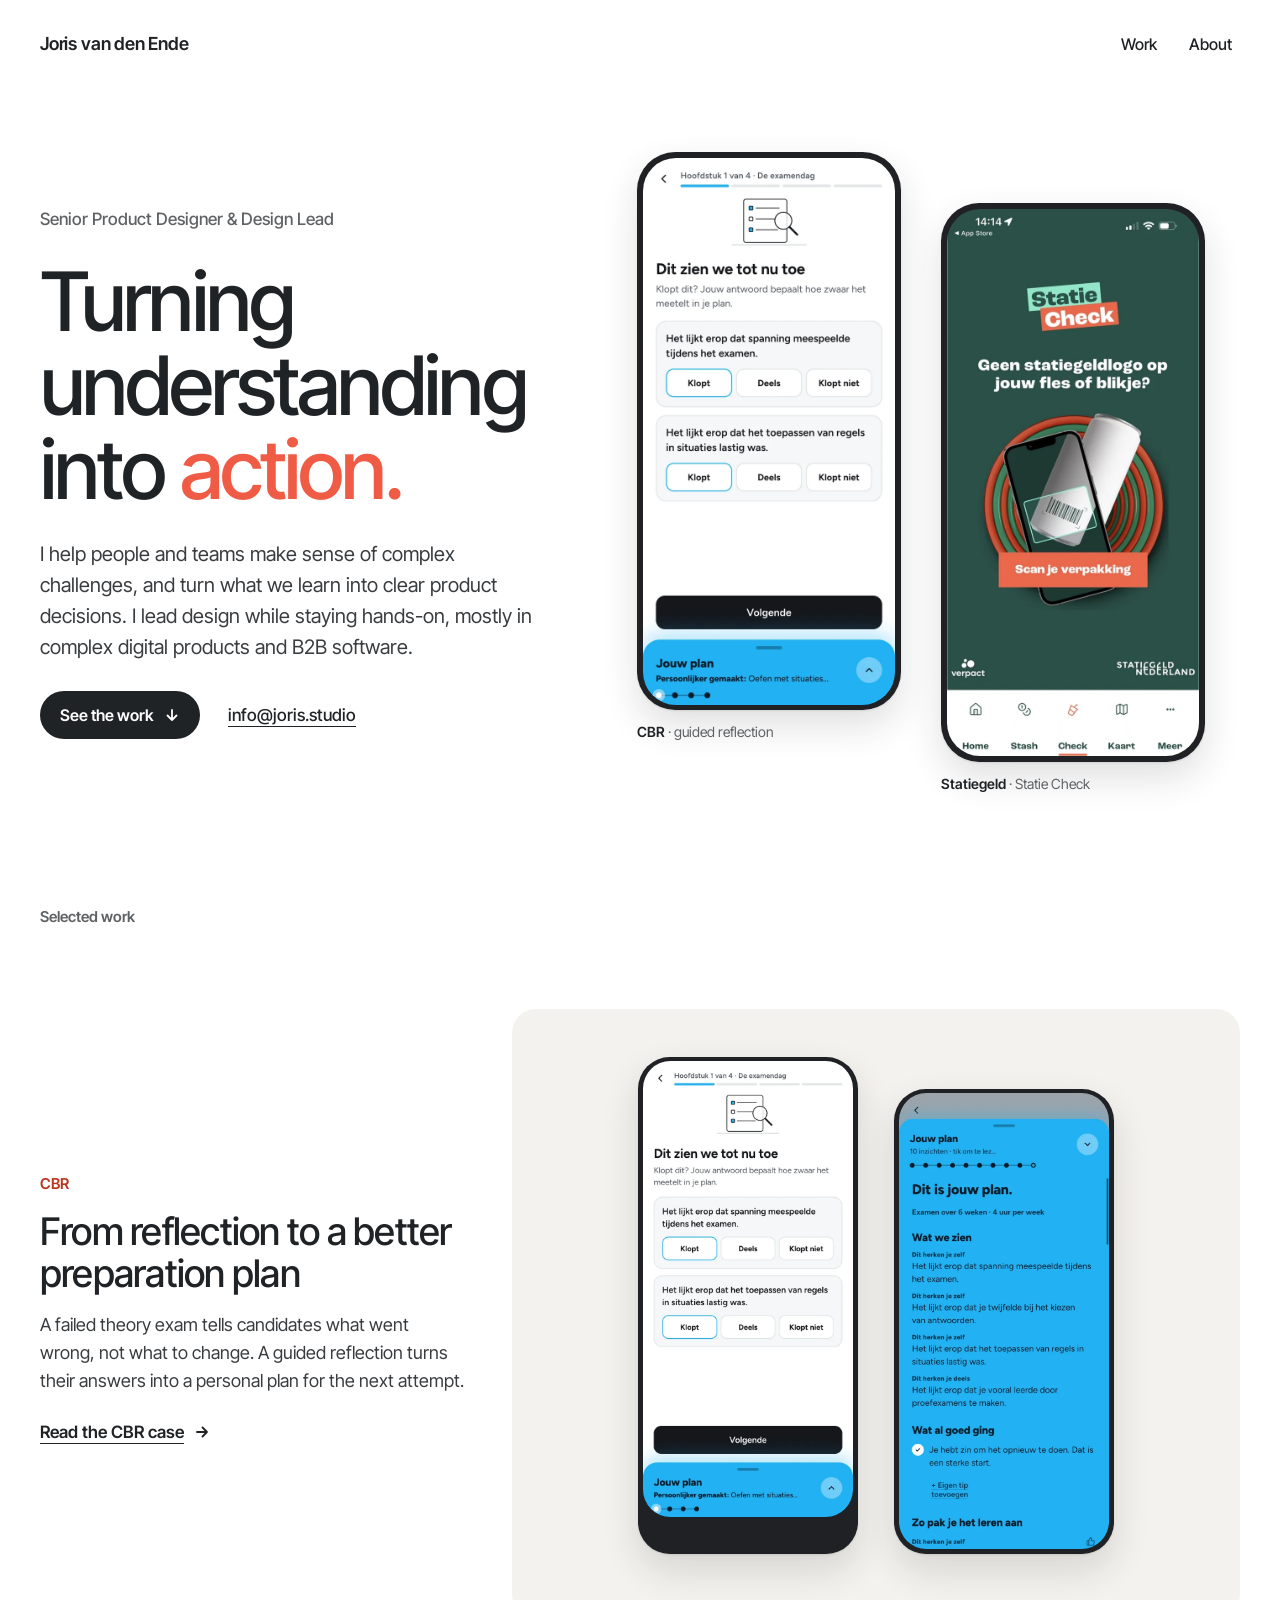
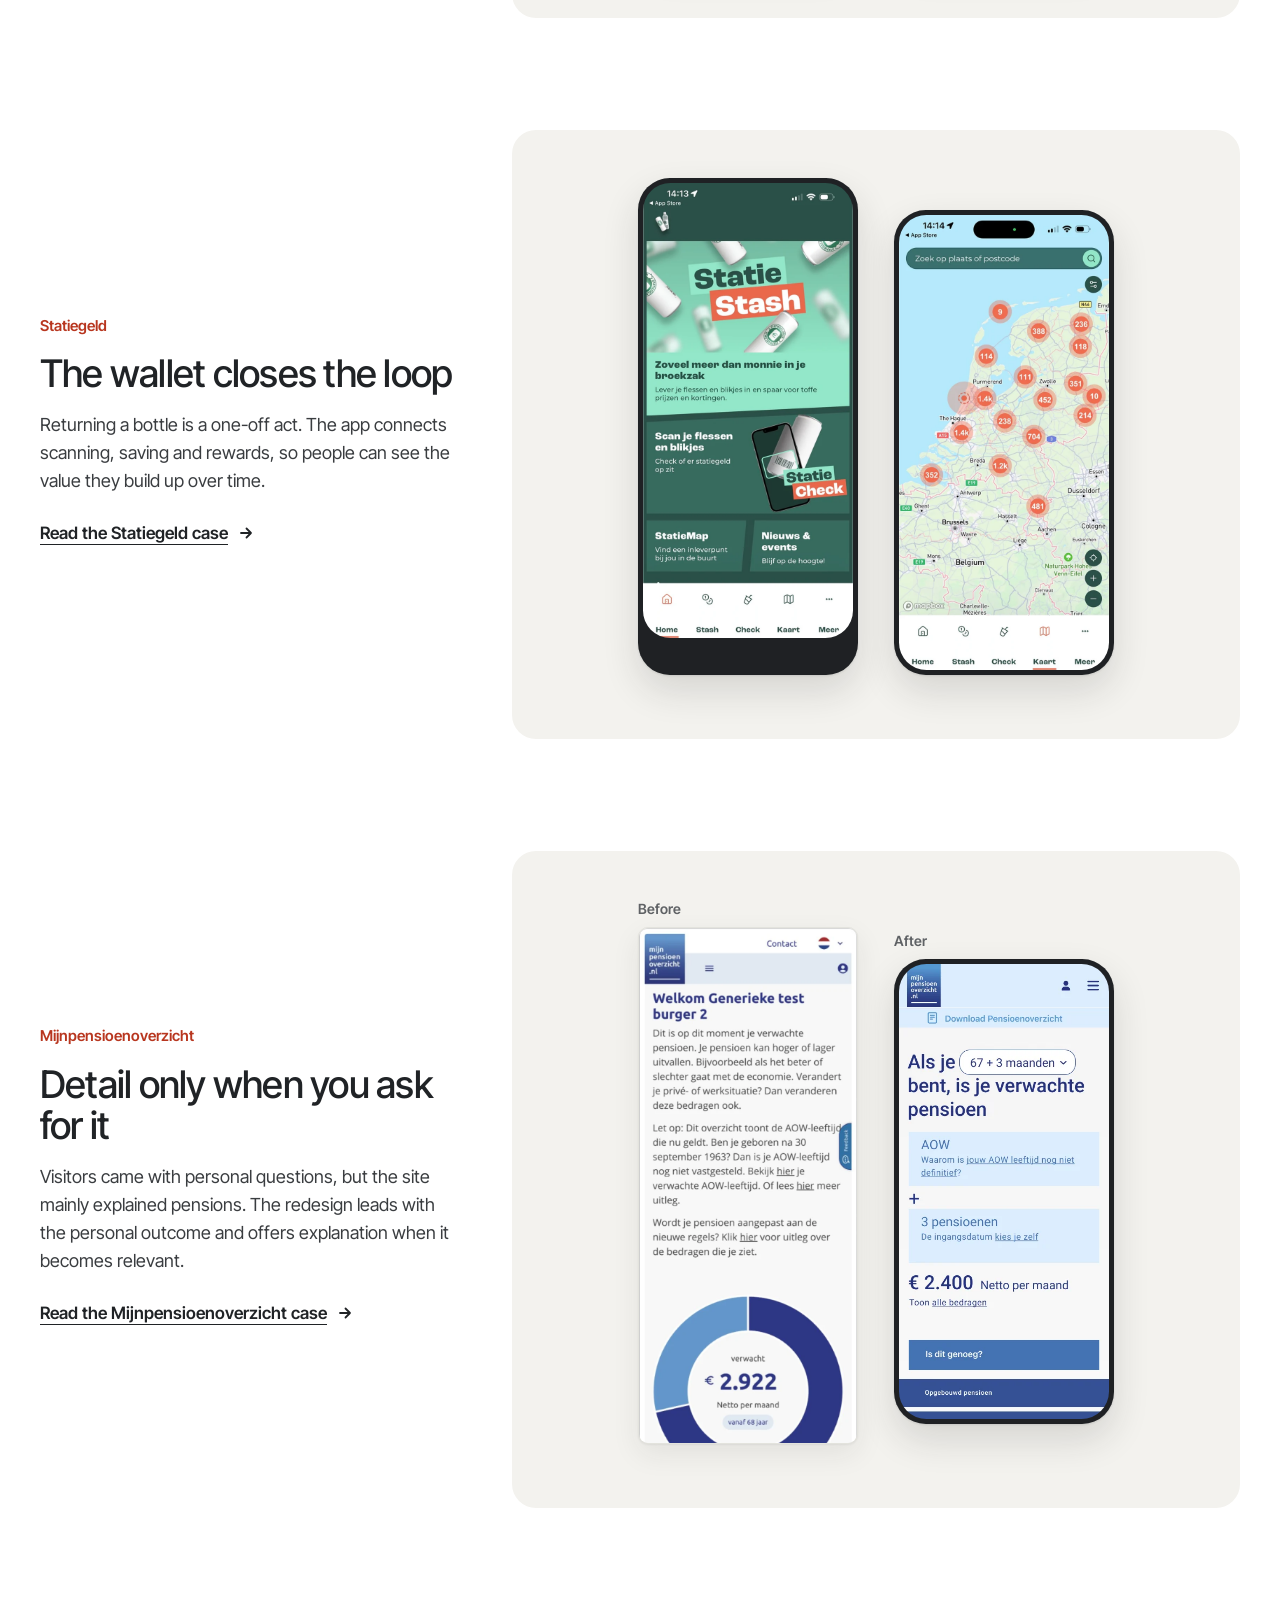
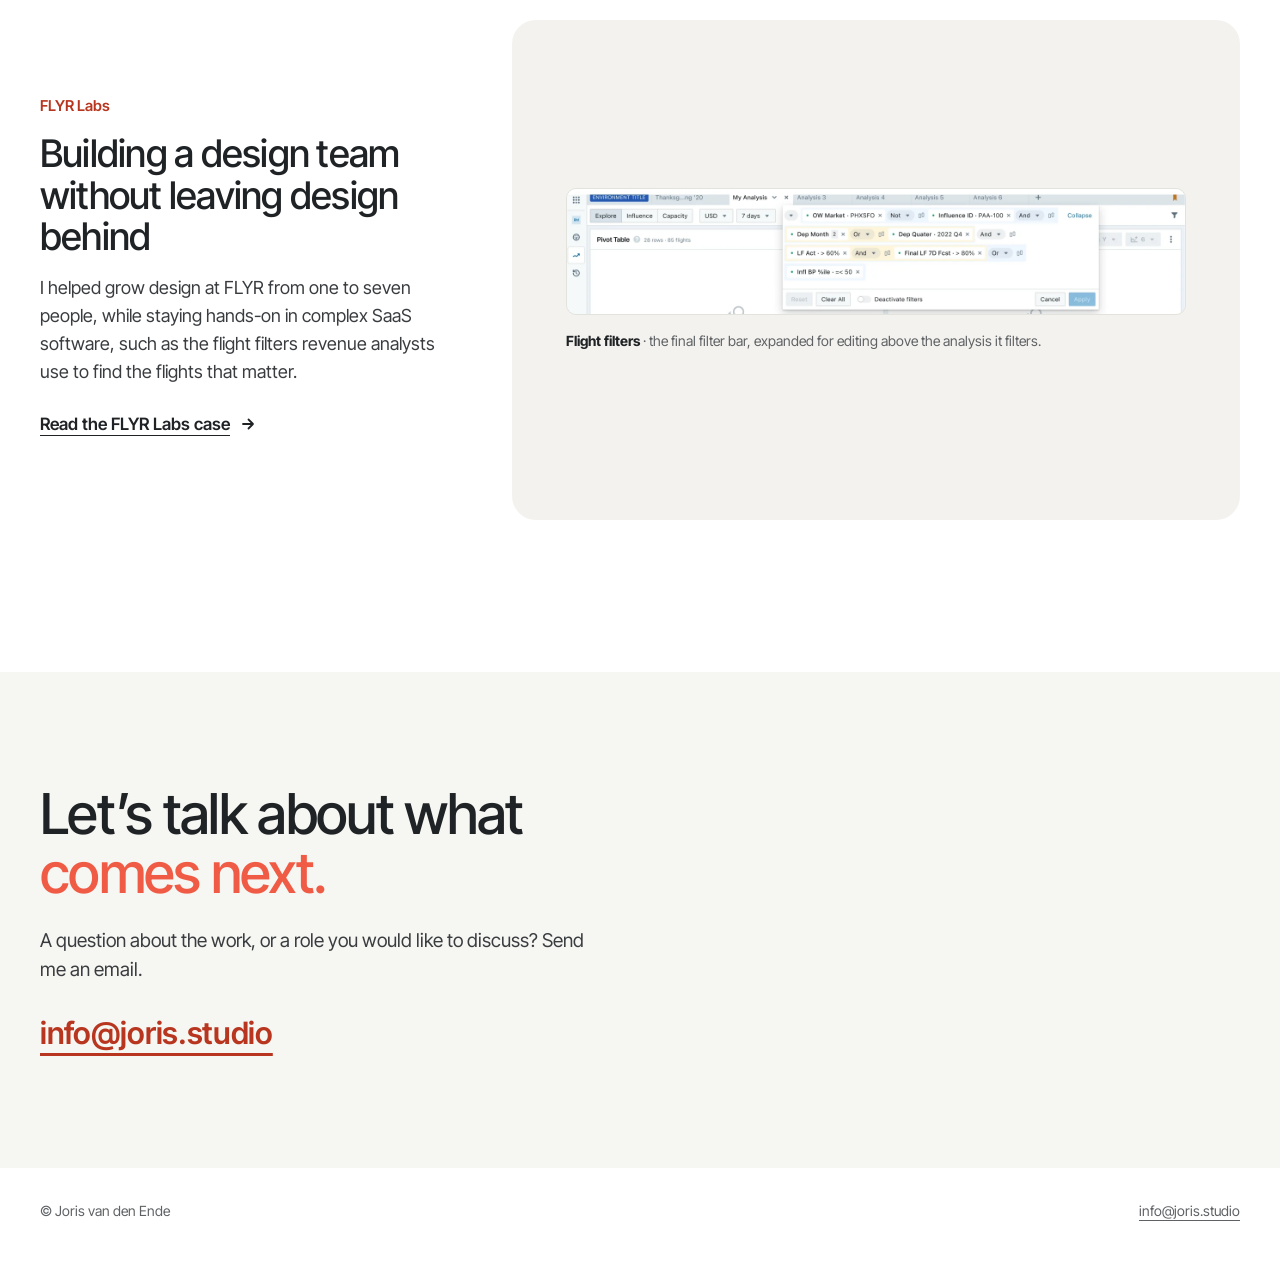
==== commit c6f0d307: "Add files via upload" ====
--- a/index.html
+++ b/index.html
@@ -1,11 +1,10 @@
 <!doctype html>
-<html lang="en" class="review">
+<html lang="en">
 <head>
 <meta charset="utf-8">
 <meta name="viewport" content="width=device-width, initial-scale=1">
 <title>Joris van den Ende — Senior Product Designer &amp; Design Lead</title>
 <meta name="description" content="Joris van den Ende designs complex digital products and leads design teams while staying hands-on.">
-<meta name="robots" content="noindex">
 <link rel="preload" href="assets/fonts/inter-tight-latin-wght-normal.woff2" as="font" type="font/woff2" crossorigin>
 <link rel="stylesheet" href="assets/css/site.css">
 </head>
@@ -17,7 +16,6 @@
   <nav class="site-nav" aria-label="Main">
     <a href="#work">Work</a>
     <a href="about/">About</a>
-    <a class="site-nav__contact" href="mailto:info@joris.studio">Contact</a>
   </nav>
 </header>
 
@@ -27,7 +25,6 @@
       <p class="eyebrow">Senior Product Designer &amp; Design Lead</p>
       <h1 id="hero-title">Turning understanding into <span class="accent">action.</span></h1>
       <p class="hero__intro">I help people and teams make sense of complex challenges, and turn what we learn into clear product decisions. I lead design while staying hands-on, mostly in complex digital products and B2B software.</p>
-      <p><span class="review-tag">Draft intro — for review</span></p>
       <div class="hero__actions">
         <a class="btn" href="#work">See the work <svg class="icon" aria-hidden="true" viewBox="0 0 16 16" fill="none" stroke="currentColor" stroke-width="1.8" stroke-linecap="round" stroke-linejoin="round"><path d="M8 3v10M3.5 8.5 8 13l4.5-4.5"/></svg></a>
         <a href="mailto:info@joris.studio">info@joris.studio</a>
@@ -36,11 +33,11 @@
 
     <div class="hero__media phone-pair">
       <figure class="shot">
-        <div class="phone"><img src="assets/img/cbr-reflect-moment.webp" width="600" height="1280" fetchpriority="high" alt="CBR prototype: ‘Wat gebeurde er op dat moment? Kies alles wat past.’ Two answers selected, with the candidate’s plan as a sheet at the bottom."></div>
+        <div class="phone"><img src="assets/img/cbr-check.webp" width="600" height="1300" fetchpriority="high" alt="CBR prototype: ‘Dit zien we tot nu toe’. Candidates confirm each observation with Klopt, Deels or Klopt niet, with their plan as a sheet at the bottom."></div>
         <figcaption><b>CBR</b> · guided reflection</figcaption>
       </figure>
       <figure class="shot">
-        <div class="phone"><img src="assets/img/statiegeld-check.webp" width="600" height="1251" fetchpriority="high" alt="Statiegeld concept: Statie Check, ‘Geen statiegeldlogo op jouw fles of blikje?’ with a button to scan the packaging."></div>
+        <div class="phone"><img src="assets/img/statiegeld-check.webp" width="600" height="1300" fetchpriority="high" alt="Statiegeld app: Statie Check, ‘Geen statiegeldlogo op jouw fles of blikje?’ with a button to scan the packaging."></div>
         <figcaption><b>Statiegeld</b> · Statie Check</figcaption>
       </figure>
     </div>
@@ -57,8 +54,8 @@
         <a class="arrow-link" href="work/cbr/">Read the CBR case <svg class="icon" aria-hidden="true" viewBox="0 0 16 16" fill="none" stroke="currentColor" stroke-width="1.8" stroke-linecap="round" stroke-linejoin="round"><path d="M3 8h10M8.5 3.5 13 8l-4.5 4.5"/></svg></a>
       </div>
       <div class="case-item__media">
-        <div class="phone"><img src="assets/img/cbr-reflect-examday.webp" width="600" height="1280" loading="lazy" alt="Reflection question ‘Hoe begon je examendag?’ with ‘Een beetje gehaast’ selected; the plan sits underneath as a sheet."></div>
-        <div class="phone phone--extra"><img src="assets/img/cbr-check.webp" width="600" height="1280" loading="lazy" alt="Check step ‘Dit zien we tot nu toe’: candidates confirm each observation with Klopt, Deels or Klopt niet."></div>
+        <div class="phone"><img src="assets/img/cbr-check.webp" width="600" height="1300" loading="lazy" alt="Check step ‘Dit zien we tot nu toe’: candidates confirm each observation with Klopt, Deels or Klopt niet."></div>
+        <div class="phone phone--extra"><img src="assets/img/cbr-plan.webp" width="600" height="1300" loading="lazy" alt="The personal plan: ‘Dit is jouw plan.’ with the time frame and the insights the candidate recognised."></div>
       </div>
     </article>
 
@@ -66,12 +63,12 @@
       <div class="case-item__text">
         <p class="case-item__client">Statiegeld</p>
         <h3>The wallet closes the loop</h3>
-        <p>Returning a bottle is a one-off act. This concept connects scanning, saving and rewards, so people can see the value they build up over time.</p>
+        <p>Returning a bottle is a one-off act. The app connects scanning, saving and rewards, so people can see the value they build up over time.</p>
         <a class="arrow-link" href="work/statiegeld/">Read the Statiegeld case <svg class="icon" aria-hidden="true" viewBox="0 0 16 16" fill="none" stroke="currentColor" stroke-width="1.8" stroke-linecap="round" stroke-linejoin="round"><path d="M3 8h10M8.5 3.5 13 8l-4.5 4.5"/></svg></a>
       </div>
       <div class="case-item__media">
-        <div class="phone"><img src="assets/img/statiegeld-home.webp" width="600" height="1251" loading="lazy" alt="Statie Stash home: ‘Zoveel meer dan monnie in je broekzak’, with entries for scanning, the map and news."></div>
-        <div class="phone phone--extra"><img src="assets/img/statiegeld-map.webp" width="600" height="1251" loading="lazy" alt="Statie Map: a map of the Netherlands and Belgium with clusters of return points and a postcode search."></div>
+        <div class="phone"><img src="assets/img/statiegeld-home.webp" width="600" height="1300" loading="lazy" alt="Statie Stash home: ‘Zoveel meer dan monnie in je broekzak’, with entries for scanning, the map and news."></div>
+        <div class="phone phone--extra"><img src="assets/img/statiegeld-map.webp" width="600" height="1300" loading="lazy" alt="Statie Map: a map of the Netherlands and Belgium with clusters of return points and a postcode search."></div>
       </div>
     </article>
 
@@ -85,11 +82,11 @@
       <div class="case-item__media case-item__media--pair">
         <figure class="shot">
           <figcaption class="label-before">Before</figcaption>
-          <div class="phone"><img src="assets/img/mpo-before-intro.webp" width="600" height="1417" loading="lazy" alt="Before: the overview opens with an explanatory text and a donut chart."></div>
+          <img class="flat" src="assets/img/mpo-before-intro.webp" width="600" height="1417" loading="lazy" alt="Before: the overview opens with an explanatory text and a donut chart.">
         </figure>
         <figure class="shot">
           <figcaption class="label-after">After</figcaption>
-          <div class="phone"><img src="assets/img/mpo-overview.webp" width="390" height="844" loading="lazy" alt="After: ‘Als je 67 + 3 maanden bent, is je verwachte pensioen’, with AOW, three pensions and € 2.400 net per month."></div>
+          <div class="phone"><img src="assets/img/mpo-overview.webp" width="390" height="845" loading="lazy" alt="After: ‘Als je 67 + 3 maanden bent, is je verwachte pensioen’, with AOW, three pensions and € 2.400 net per month."></div>
         </figure>
       </div>
     </article>
@@ -114,7 +111,6 @@
       <p>A question about the work, or a role you would like to discuss? Send me an email.</p>
       <div class="contact__links">
         <a class="contact__mail" href="mailto:info@joris.studio">info@joris.studio</a>
-        <span class="review-tag">LinkedIn URL to confirm</span>
       </div>
     </div>
   </section>
@@ -122,7 +118,7 @@
 
 <footer class="container site-footer">
   <p>© Joris van den Ende</p>
-  <p>Senior Product Designer &amp; Design Lead</p>
+  <a href="mailto:info@joris.studio">info@joris.studio</a>
 </footer>
 </body>
 </html>
--- a/assets/css/site.css
+++ b/assets/css/site.css
@@ -70,27 +70,16 @@
 }
 .skip-link:focus { top: 12px; color: #FFFFFF; }
 
-/* Review tags: visible while <html> has class "review". Remove that class to hide them all. */
-.review-tag {
-  display: none;
-  font-size: 13px; font-weight: 600; line-height: 1.3;
-  color: var(--tag-ink); background: var(--tag-bg);
-  border: 1px dashed var(--tag-border); border-radius: 6px; padding: 3px 8px;
-}
-.review .review-tag { display: inline-block; }
-
 /* ---------- Header ---------- */
 .site-header { display: flex; align-items: center; justify-content: space-between; gap: 12px; min-height: 64px; }
 .site-header__name { font-size: 16px; font-weight: 600; letter-spacing: -0.01em; text-decoration: none; }
 .site-nav { display: flex; gap: 4px; font-size: 15px; font-weight: 500; }
 .site-nav a { text-decoration: none; padding: 12px 8px; }
 .site-nav a[aria-current="page"] { text-decoration: underline; text-decoration-thickness: 2px; text-underline-offset: 6px; }
-.site-nav__contact { display: none; }
 @media (min-width: 760px) {
   .site-header { min-height: 88px; }
   .site-header__name { font-size: 18px; }
   .site-nav { gap: 16px; font-size: 16px; }
-  .site-nav__contact { display: inline; }
 }
 
 /* ---------- Phone frame ---------- */
@@ -103,12 +92,33 @@
   background: var(--frame);
   box-shadow: 0 1px 2px rgba(32, 35, 38, 0.10), 0 16px 36px rgba(32, 35, 38, 0.14);
 }
-/* The complete screen at its own proportions: no crop, no letterbox, so no light edges */
-.phone img {
+/* Every phone has the same ratio. Screens are prepared at that ratio
+   (tools/build_images.py), so nothing is stretched or letterboxed. */
+.phone img, .phone video {
+  display: block;
   width: 100%;
   height: auto;
+  aspect-ratio: 9 / 19.5;
+  object-fit: cover;
+  object-position: center top;
   border-radius: calc(var(--w) * 0.125);
 }
+/* Long or partial screens, shown flat outside a phone */
+.flat { display: block; width: var(--w, 220px); flex: none; height: auto; border-radius: 10px; border: 1px solid var(--line); background: #FFFFFF; box-shadow: 0 1px 2px rgba(32, 35, 38, 0.06), 0 10px 28px rgba(32, 35, 38, 0.08); }
+
+/* ---------- Video in a phone ---------- */
+.phone--video { position: relative; }
+.video-play {
+  position: absolute; left: 50%; top: 80%; transform: translate(-50%, -50%);
+  display: inline-flex; align-items: center; gap: 10px; min-height: 52px; padding: 0 22px 0 18px; white-space: nowrap;
+  border: 0; border-radius: 999px; background: var(--ink); color: #FFFFFF;
+  font: inherit; font-size: 16px; font-weight: 600; cursor: pointer;
+  box-shadow: 0 8px 24px rgba(32, 35, 38, 0.28);
+}
+.video-play:hover { background: #000000; }
+.video-play:focus-visible { outline: 3px solid var(--coral-ink); outline-offset: 4px; }
+.video-play svg { width: 20px; height: 20px; flex: none; }
+.video-play[hidden] { display: none; }
 .phone-pair { display: flex; justify-content: center; align-items: flex-start; gap: clamp(16px, 4vw, 40px); }
 .phone-pair > :nth-child(2) { margin-top: clamp(28px, 4vw, 56px); }
 .phone-row { display: flex; justify-content: center; align-items: flex-start; gap: clamp(16px, 4vw, 56px); }
@@ -151,8 +161,7 @@
 /* ---------- Home: case list ---------- */
 .work { padding-bottom: 56px; }
 .section-label { font-size: 15px; font-weight: 600; color: var(--muted); margin-bottom: 16px; }
-.case-item { display: flex; flex-direction: column; gap: 20px; padding-block: 28px 40px; border-top: 1px solid var(--line); }
-.case-item:last-child { border-bottom: 1px solid var(--line); }
+.case-item { display: flex; flex-direction: column; gap: 20px; padding-block: 28px 40px; }
 .case-item__text { display: flex; flex-direction: column; gap: 12px; }
 .case-item__client { font-size: 14px; font-weight: 600; color: var(--coral-ink); }
 .case-item h3 { font-size: 28px; font-weight: 500; line-height: 1.12; letter-spacing: -0.02em; }
@@ -166,7 +175,7 @@
 .case-item__media--pair { gap: 18px; padding-top: 20px; }
 .case-item__media--pair > :nth-child(2) { margin-top: 24px; }
 .case-item__media--pair .shot { gap: 8px; }
-.case-item__media--pair .phone { --w: 148px; }
+.case-item__media--pair .phone, .case-item__media--pair .flat { --w: 148px; }
 .case-item__media--wide { flex-direction: column; gap: 12px; padding: 20px; }
 .case-item__media--wide img { width: 100%; height: auto; border-radius: 10px; border: 1px solid var(--line); background: #FFFFFF; }
 .case-item__media--wide p { font-size: 13px; line-height: 1.45; color: var(--muted); }
@@ -180,7 +189,7 @@
   .case-item h3 { font-size: 38px; line-height: 1.1; }
   .case-item__text p:not(.case-item__client) { font-size: 18px; }
   .case-item__media { order: 0; flex: 2 1 560px; min-width: 0; border-radius: 24px; padding: 48px 32px 64px; gap: 36px; }
-  .case-item__media .phone, .case-item__media--pair .phone { --w: 220px; }
+  .case-item__media .phone, .case-item__media--pair .phone, .case-item__media--pair .flat { --w: 220px; }
   .case-item__media .phone--extra { display: block; }
   .case-item__media > :nth-child(2) { margin-top: 32px; }
   .case-item__media--wide { min-height: 500px; padding: 40px; justify-content: center; align-items: center; gap: 16px; }
@@ -231,7 +240,7 @@
 @media (min-width: 900px) {
   .case-hero { margin-top: 56px; }
   .case-hero__stage { border-radius: 28px; padding: 56px 40px 88px; }
-  .case-hero .phone { --w: 250px; }
+  .case-hero .phone { --w: 220px; }
   .case-hero .phone--extra { display: block; }
   .case-hero figcaption { padding-top: 14px; font-size: 14px; }
 }
@@ -252,14 +261,14 @@
 }
 
 .evidence { margin-top: 8px; border-radius: 20px; background: var(--surface); padding: 24px 12px 28px; }
-.evidence .phone { --w: 150px; }
+.evidence .phone, .evidence .flat { --w: 150px; }
 .evidence .shot { width: var(--shot-w, 150px); }
 .evidence .shot figcaption { font-size: 13px; line-height: 1.45; color: var(--ink-2); }
 .evidence .phone-pair > :nth-child(2) { margin-top: 28px; }
 @media (min-width: 900px) {
   .evidence { margin-top: 0; border-radius: 24px; padding: 48px 40px; }
-  .evidence .phone { --w: 240px; }
-  .evidence .shot { --shot-w: 240px; }
+  .evidence .phone, .evidence .flat { --w: 220px; }
+  .evidence .shot { --shot-w: 220px; }
   .evidence .shot figcaption { font-size: 15px; }
   .evidence .phone-pair { gap: 48px; }
   .evidence .phone-pair > :nth-child(2) { margin-top: 40px; }
@@ -278,7 +287,7 @@
   .steps { gap: 56px; margin-top: 56px; }
   .step { flex-direction: row; flex-wrap: wrap; align-items: center; gap: 32px 64px; }
   .step__media { flex: 1 1 520px; border-radius: 24px; padding: 48px; }
-  .step__media .phone { --w: 280px; }
+  .step__media .phone { --w: 260px; }
   .step__text { flex: 1 1 340px; max-width: 460px; gap: 14px; }
   .step__num { font-size: 15px; }
   .step h3 { font-size: 28px; }
@@ -328,7 +337,7 @@
 .phone-row--three > :nth-child(2) { margin-top: 0; }
 @media (min-width: 900px) {
   .stage { border-radius: 24px; padding: 48px 40px 56px; }
-  .stage .phone { --w: 240px; }
+  .stage .phone { --w: 220px; }
   .stage .phone--extra { display: block; }
   .stage--wide { padding: 40px; }
   .stage figcaption, .stage-caption { font-size: 14px; }
@@ -391,7 +400,8 @@
 .lessons p { font-size: 16px; color: var(--ink-2); }
 @media (min-width: 900px) { .lessons li { gap: 32px; padding: 26px 0; } .lessons__num { width: 56px; font-size: 28px; } .lessons h3 { font-size: 24px; } .lessons p { font-size: 18px; } }
 
-.statement { background: var(--ink); color: #F5F5F2; }
+.statement { background: var(--ink); color: #F5F5F2; margin-top: 56px; }
+@media (min-width: 900px) { .statement { margin-top: 96px; } }
 .statement__inner { padding-block: 64px; display: flex; flex-direction: column; gap: 16px; }
 .statement p.statement__label { font-size: 15px; font-weight: 600; color: #B9BBBD; }
 .statement blockquote { margin: 0; max-width: 28ch; font-size: clamp(28px, 3.6vw, 52px); font-weight: 500; line-height: 1.15; letter-spacing: -0.02em; }
@@ -419,3 +429,23 @@
   .stage--three .phone { --w: 180px; }
   .stage--three .shot { width: 180px; }
 }
+
+/* ---------- Case intro with video ---------- */
+.case-top { display: flex; flex-direction: column; gap: 32px; }
+.case-top .case-intro { flex: 1 1 auto; min-width: 0; }
+.case-video { display: flex; flex-direction: column; align-items: center; gap: 12px; }
+.case-video .phone { --w: 220px; }
+.case-video figcaption { max-width: 300px; font-size: 13px; line-height: 1.45; color: var(--muted); text-align: center; }
+@media (min-width: 900px) {
+  .case-top { flex-direction: row; align-items: center; gap: 64px; }
+  .case-video { flex: none; padding-top: 64px; }
+  .case-video .phone { --w: 260px; }
+  .case-video figcaption { font-size: 14px; }
+}
+
+/* A step without its own image (shown in the video above) */
+.step--text .step__text { max-width: 40rem; }
+.shots--side .flat { --w: 160px; }
+.about__mail { padding-top: 8px; }
+.pending { padding-bottom: 72px; }
+@media (min-width: 760px) { .pending { padding-bottom: 120px; } }
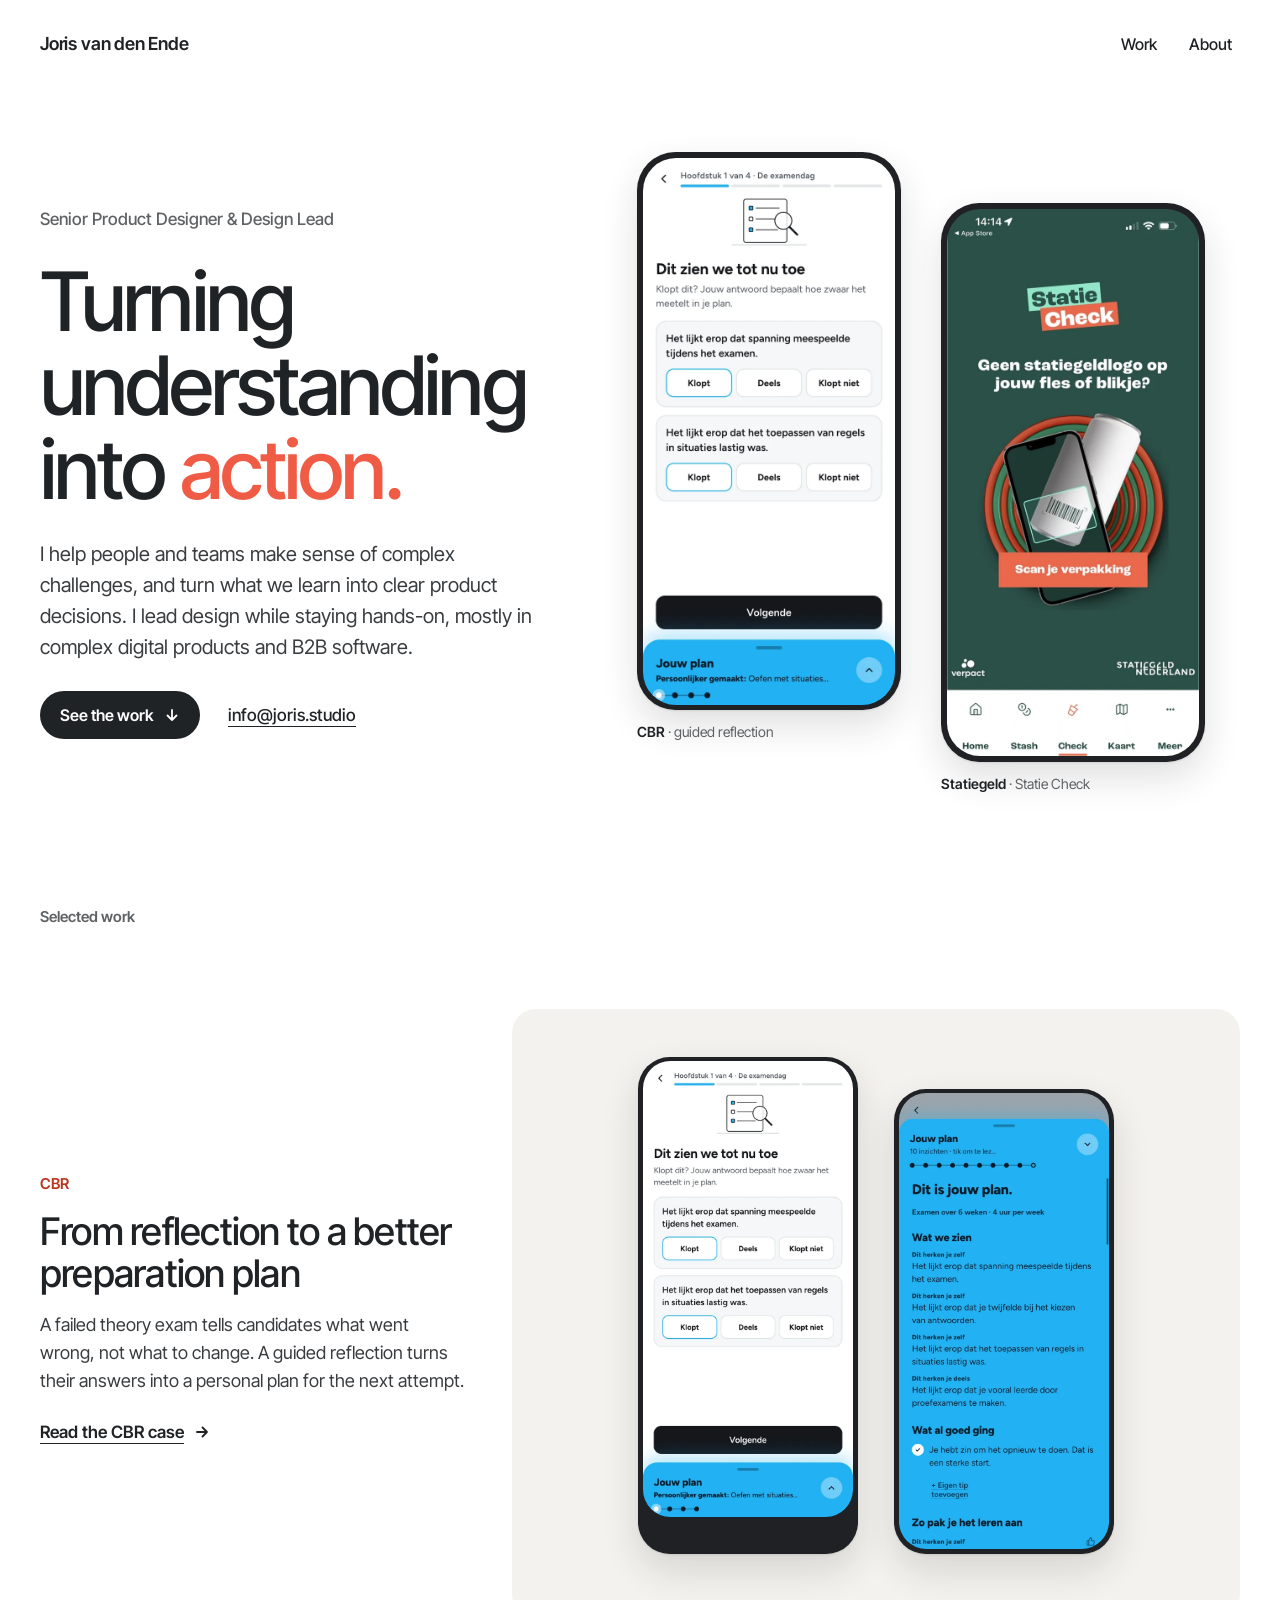
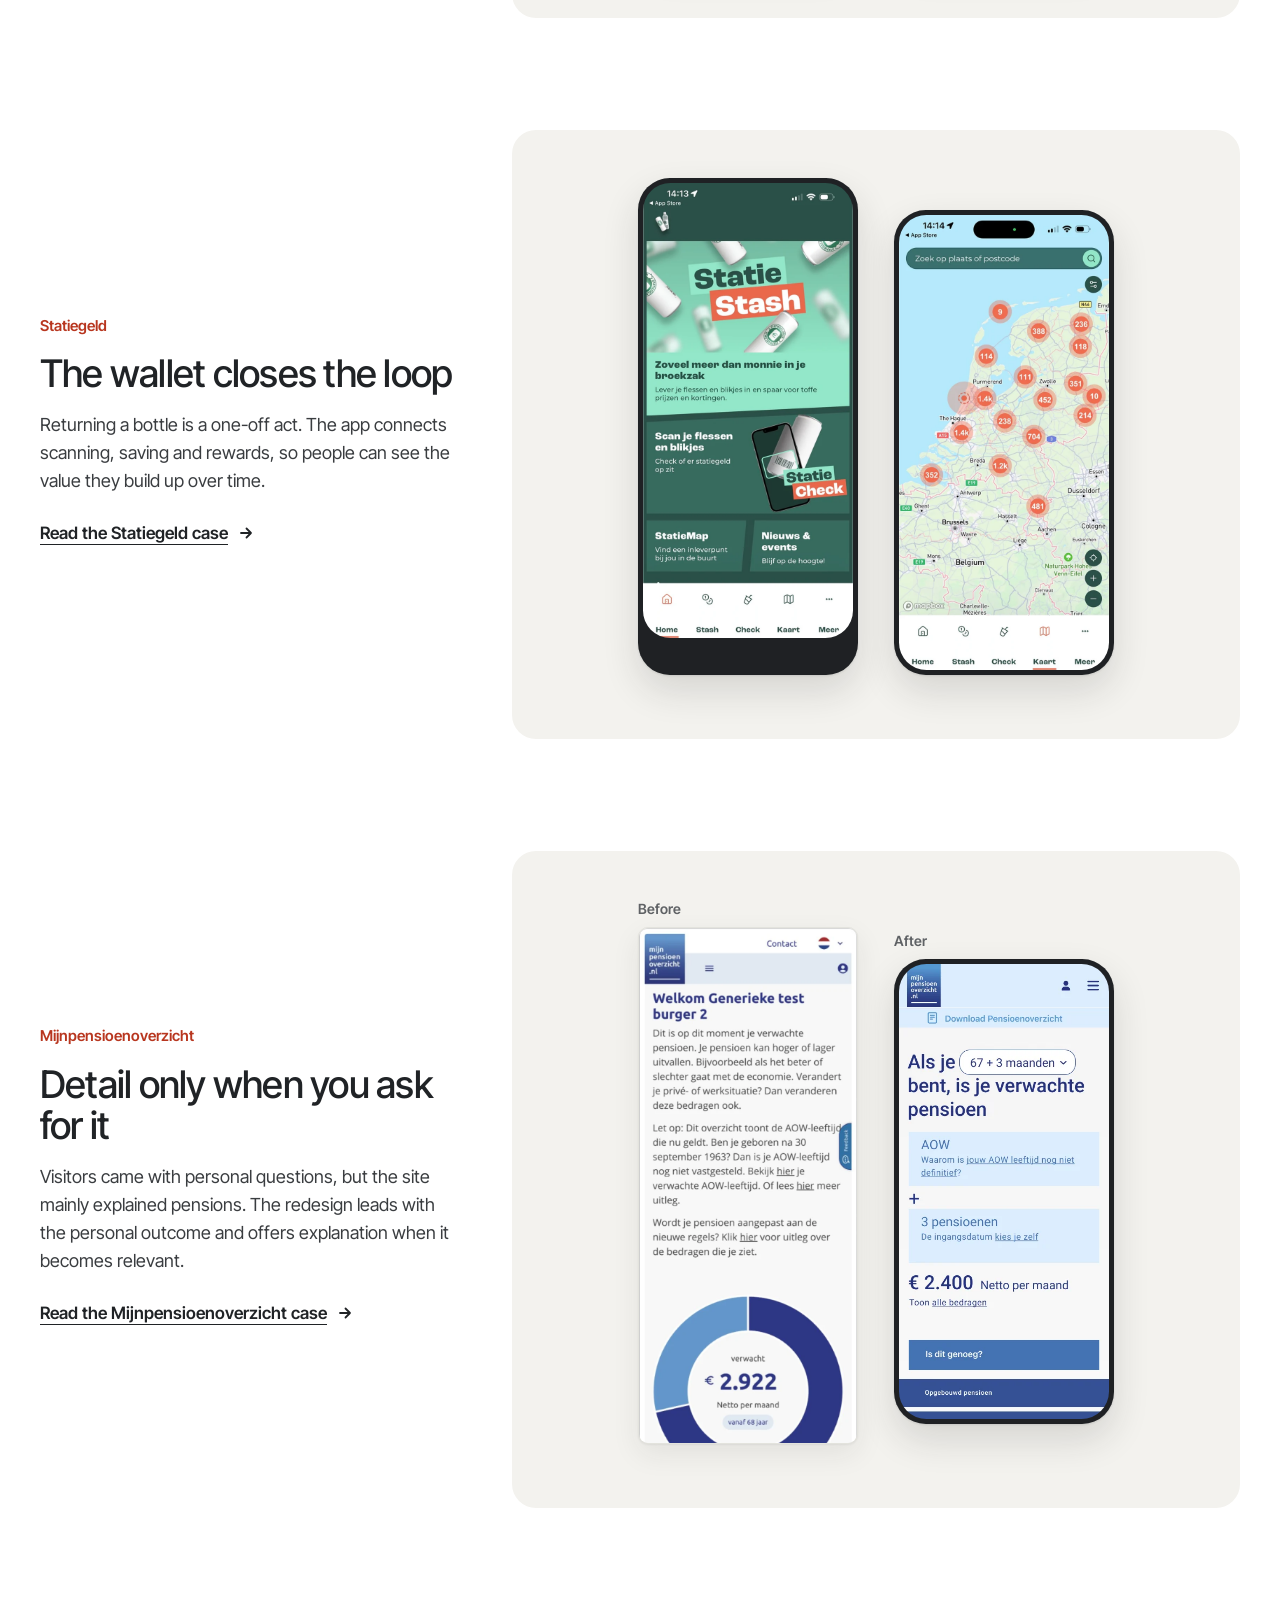
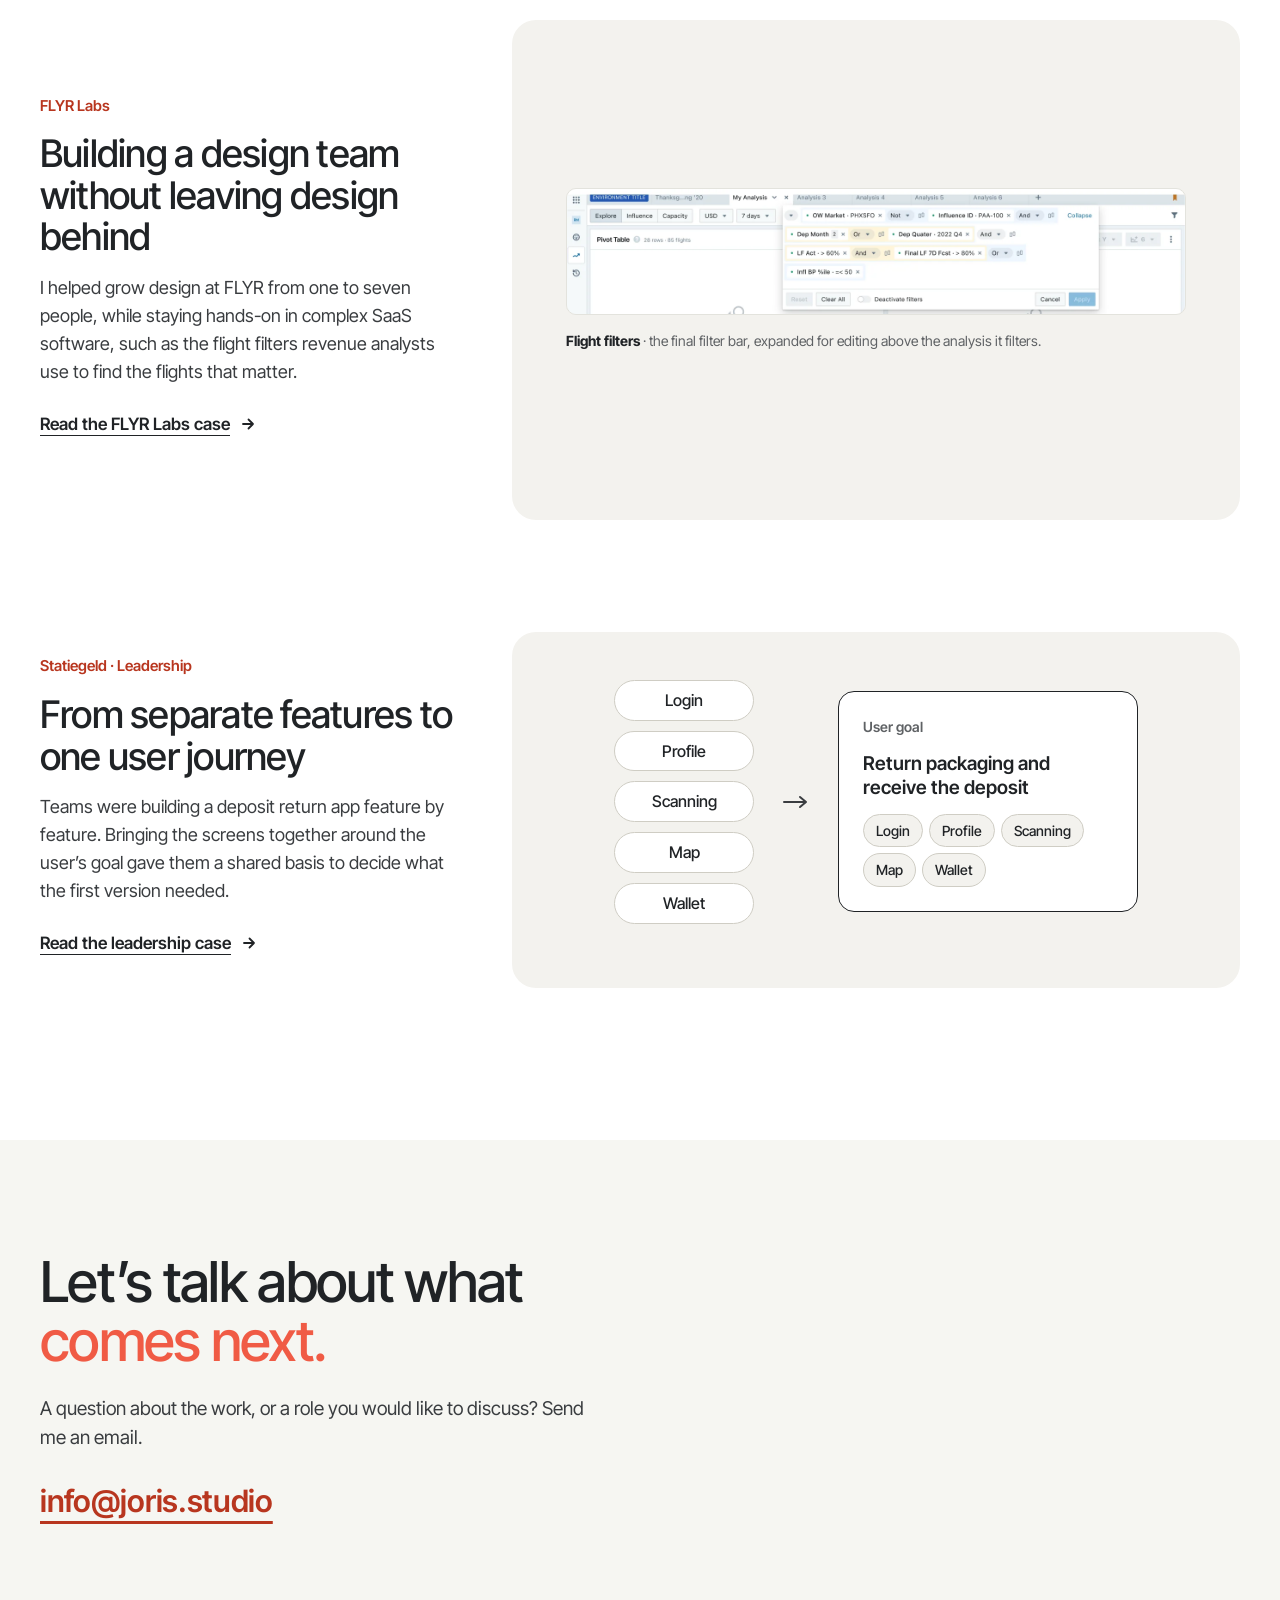
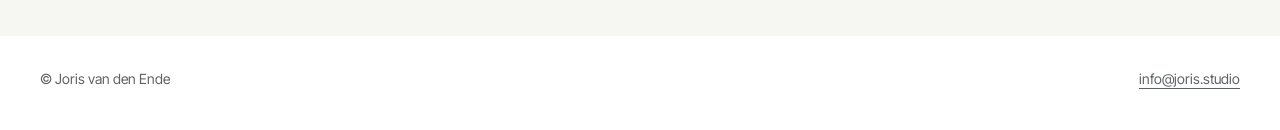
==== commit 36b3713d: "Add Statiegeld leadership case New case page at work/statiegeld-leadership/ with three diagrams (sep" ====
--- a/index.html
+++ b/index.html
@@ -103,6 +103,25 @@
         <p><b>Flight filters</b> · the final filter bar, expanded for editing above the analysis it filters.</p>
       </div>
     </article>
+    <article class="case-item">
+      <div class="case-item__text">
+        <p class="case-item__client">Statiegeld · Leadership</p>
+        <h3>From separate features to one user journey</h3>
+        <p>Teams were building a deposit return app feature by feature. Bringing the screens together around the user’s goal gave them a shared basis to decide what the first version needed.</p>
+        <a class="arrow-link" href="work/statiegeld-leadership/">Read the leadership case <svg class="icon" aria-hidden="true" viewBox="0 0 16 16" fill="none" stroke="currentColor" stroke-width="1.8" stroke-linecap="round" stroke-linejoin="round"><path d="M3 8h10M8.5 3.5 13 8l-4.5 4.5"/></svg></a>
+      </div>
+      <div class="case-item__media">
+        <div class="mini-journey" role="img" aria-label="Separate features on the left become part of one user journey on the right, framed by the user’s goal.">
+          <div class="mini-journey__features"><span>Login</span><span>Profile</span><span>Scanning</span><span>Map</span><span>Wallet</span></div>
+          <svg class="mini-journey__arrow" aria-hidden="true" viewBox="0 0 28 16" fill="none" stroke="currentColor" stroke-width="2" stroke-linecap="round" stroke-linejoin="round"><path d="M2 8h22M18 3l6 5-6 5"/></svg>
+          <div class="mini-journey__goal">
+            <span class="mini-journey__label">User goal</span>
+            <span class="mini-journey__title">Return packaging and receive the deposit</span>
+            <span class="mini-journey__tags"><span>Login</span><span>Profile</span><span>Scanning</span><span>Map</span><span>Wallet</span></span>
+          </div>
+        </div>
+      </div>
+    </article>
   </section>
 
   <section class="contact" aria-labelledby="contact-title">
--- a/assets/css/site.css
+++ b/assets/css/site.css
@@ -449,3 +449,40 @@
 .about__mail { padding-top: 8px; }
 .pending { padding-bottom: 72px; }
 @media (min-width: 760px) { .pending { padding-bottom: 120px; } }
+
+/* ---------- Diagrams (Statiegeld leadership) ---------- */
+.diagram-figure { margin-top: 28px; }
+.diagram-figure--hero { margin-top: 32px; }
+.diagram-figure figcaption { padding-top: 10px; font-size: 13px; line-height: 1.45; color: var(--muted); }
+.diagram { display: flex; justify-content: center; padding: 24px 12px; }
+.diagram svg { display: block; width: 100%; height: auto; }
+.diagram .diagram__mobile { max-width: 420px; }
+.diagram .diagram__desktop { display: none; }
+@media (min-width: 900px) {
+  .diagram-figure { margin-top: 48px; }
+  .diagram-figure--hero { margin-top: 56px; }
+  .diagram-figure figcaption { padding-top: 14px; font-size: 14px; }
+  .diagram { padding: 48px 40px; }
+  .diagram .diagram__mobile { display: none; }
+  .diagram .diagram__desktop { display: block; max-width: 1120px; }
+}
+
+/* Home: mini journey for the leadership case */
+.mini-journey { display: flex; align-items: center; justify-content: center; gap: 10px; width: 100%; }
+.mini-journey__features { flex: none; width: 92px; display: flex; flex-direction: column; gap: 8px; }
+.mini-journey__features span { display: block; padding: 6px 8px; border-radius: 999px; background: #FFFFFF; border: 1px solid #CFCDC4; font-size: 13px; font-weight: 500; text-align: center; }
+.mini-journey__arrow { flex: none; width: 28px; height: 16px; color: var(--ink-2); }
+.mini-journey__goal { flex: 1 1 0; min-width: 0; max-width: 300px; display: flex; flex-direction: column; gap: 10px; padding: 14px; border-radius: 16px; background: #FFFFFF; border: 1.5px solid var(--ink); }
+.mini-journey__label { font-size: 11px; font-weight: 600; color: var(--muted); }
+.mini-journey__title { font-size: 15px; font-weight: 600; line-height: 1.25; }
+.mini-journey__tags { display: flex; flex-wrap: wrap; gap: 6px; }
+.mini-journey__tags span { padding: 4px 10px; border-radius: 999px; background: var(--surface); border: 1px solid #CFCDC4; font-size: 12px; font-weight: 500; }
+@media (min-width: 900px) {
+  .mini-journey { gap: 28px; }
+  .mini-journey__features { width: 140px; gap: 10px; }
+  .mini-journey__features span { font-size: 16px; padding: 7px 12px; }
+  .mini-journey__goal { padding: 24px; gap: 14px; }
+  .mini-journey__label { font-size: 14px; }
+  .mini-journey__title { font-size: 19px; }
+  .mini-journey__tags span { font-size: 14px; padding: 5px 12px; }
+}
